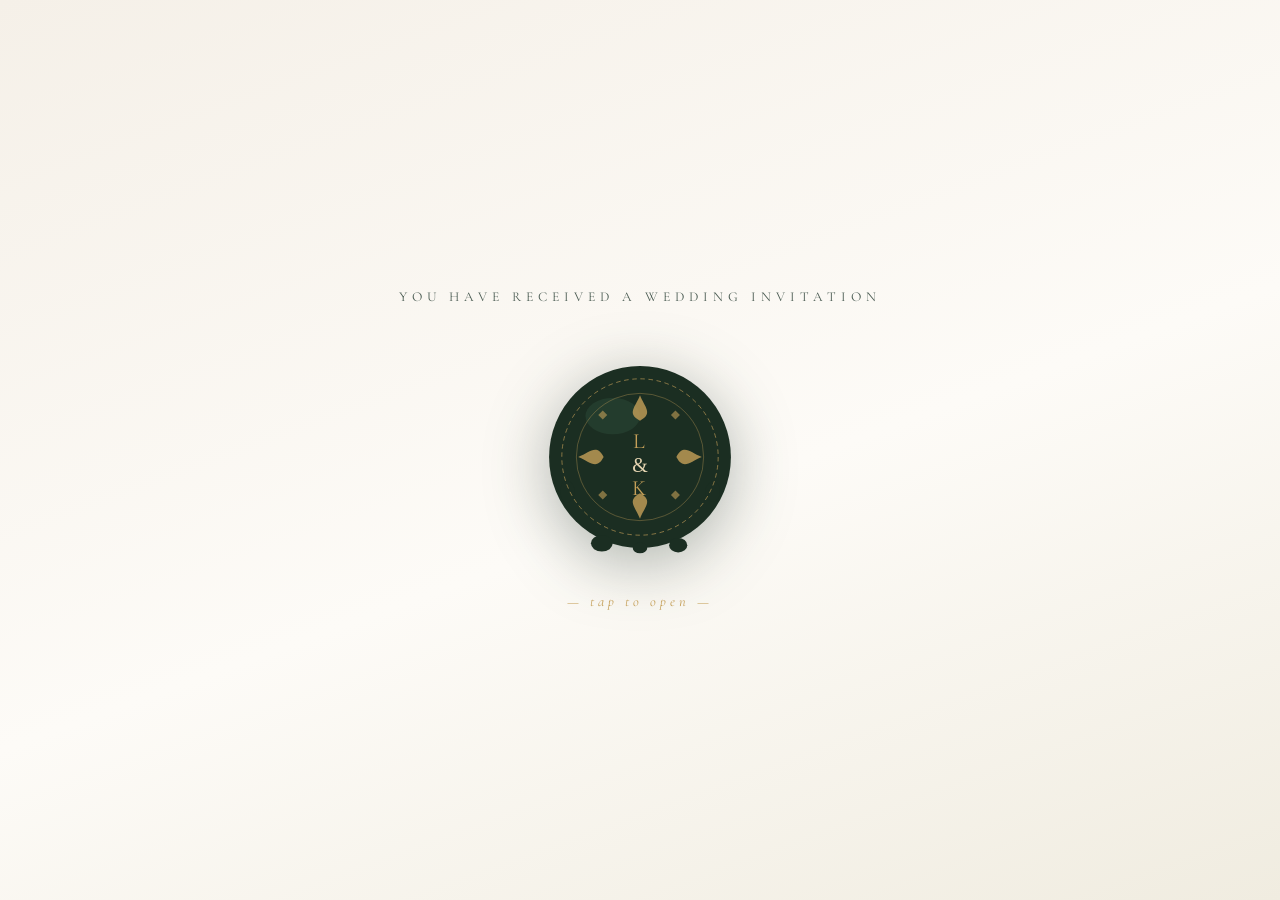
==== index.html @ c982d504 "index.html" ====
<!DOCTYPE html>
<html lang="en">
<head>
    <meta charset="UTF-8">
    <meta name="viewport" content="width=device-width, initial-scale=1.0, maximum-scale=1.0">
    <title>Laila & Kareem | Wedding Celebration</title>
    <meta name="description" content="Join us to celebrate the wedding of Laila and Kareem.">
    <link rel="stylesheet" href="style.css">
    <link rel="preconnect" href="https://fonts.googleapis.com">
    <link rel="preconnect" href="https://fonts.gstatic.com" crossorigin>
    <link href="https://fonts.googleapis.com/css2?family=Cormorant+Garamond:ital,wght@0,300;0,400;0,500;0,600;1,400;1,500&family=Great+Vibes&family=Outfit:wght@200;300;400;500&display=swap" rel="stylesheet">
</head>
<body>

<!-- WAX SEAL SCREEN -->
<div id="seal-screen">
    <p class="seal-pre">You have received a wedding invitation</p>
    <div class="seal-wrap">
        <div class="wax-seal" id="sealBtn" onclick="openInvitation()" title="Tap to open">
            <svg viewBox="0 0 220 220" xmlns="http://www.w3.org/2000/svg">
                <circle cx="110" cy="110" r="100" fill="#1B2E22"/>
                <ellipse cx="68" cy="205" rx="12" ry="9" fill="#1B2E22"/>
                <ellipse cx="152" cy="207" rx="10" ry="8" fill="#1B2E22"/>
                <ellipse cx="110" cy="210" rx="8" ry="6" fill="#1B2E22"/>
                <ellipse cx="30" cy="148" rx="8" ry="12" fill="#1B2E22"/>
                <ellipse cx="190" cy="148" rx="8" ry="11" fill="#1B2E22"/>
                <ellipse cx="80" cy="65" rx="30" ry="20" fill="#2D4A38" opacity="0.5"/>
                <circle cx="110" cy="110" r="86" fill="none" stroke="#C5A059" stroke-width="1" stroke-dasharray="5 4" opacity="0.7"/>
                <circle cx="110" cy="110" r="70" fill="none" stroke="#C5A059" stroke-width="0.8" opacity="0.5"/>
                <path d="M110,42 C105,55 95,62 110,70 C125,62 115,55 110,42Z" fill="#C5A059" opacity="0.8"/>
                <path d="M110,178 C105,165 95,158 110,150 C125,158 115,165 110,178Z" fill="#C5A059" opacity="0.8"/>
                <path d="M42,110 C55,105 62,95 70,110 C62,125 55,115 42,110Z" fill="#C5A059" opacity="0.8"/>
                <path d="M178,110 C165,105 158,95 150,110 C158,125 165,115 178,110Z" fill="#C5A059" opacity="0.8"/>
                <rect x="66" y="60" width="7" height="7" fill="#C5A059" opacity="0.6" transform="rotate(45,69,63)"/>
                <rect x="146" y="60" width="7" height="7" fill="#C5A059" opacity="0.6" transform="rotate(45,149,63)"/>
                <rect x="66" y="148" width="7" height="7" fill="#C5A059" opacity="0.6" transform="rotate(45,69,151)"/>
                <rect x="146" y="148" width="7" height="7" fill="#C5A059" opacity="0.6" transform="rotate(45,149,151)"/>
                <text x="110" y="100" text-anchor="middle" font-family="Cormorant Garamond,serif" font-size="24" fill="#C5A059" font-weight="400" letter-spacing="2">L</text>
                <text x="110" y="126" text-anchor="middle" font-family="Georgia,serif" font-size="22" fill="#E3D3B0" font-weight="300">&amp;</text>
                <text x="110" y="152" text-anchor="middle" font-family="Cormorant Garamond,serif" font-size="24" fill="#C5A059" font-weight="400" letter-spacing="2">K</text>
            </svg>
        </div>
        <p class="seal-hint">— tap to open —</p>
    </div>
</div>

<!-- MAIN INVITATION -->
<div id="invitation" style="display:none; opacity:0">

    <!-- Navbar -->
    <nav class="navbar">
        <div class="nav-logo">L <span class="amp">&</span> K</div>
        <ul class="nav-links">
            <li><a href="#home">Home</a></li>
            <li><a href="#details">Details</a></li>
            <li><a href="#rsvp" class="btn-primary">RSVP</a></li>
        </ul>
    </nav>

    <!-- Hero Section -->
    <header id="home" class="hero">
        <div class="hero-bg parallax"></div>
        <div class="hero-overlay"></div>
        <div class="hero-content reveal fade-up">
            <h3 class="hero-subtitle">Together with their families</h3>
            <h1 class="hero-title">Laila <br><span class="amp">&</span> Kareem</h1>
            <p class="hero-date">May 2nd, 2026</p>
        </div>
        <div class="scroll-indicator">
            <span>Scroll</span>
            <div class="line"></div>
        </div>
    </header>

    <!-- Countdown Section -->
    <section class="countdown-section">
        <div class="container">
            <p class="countdown-label">Counting the days to our forever</p>
            <div class="countdown-grid">
                <div class="c-unit">
                    <span class="c-num" id="cd-days">—</span>
                    <span class="c-lbl">Days</span>
                </div>
                <div class="c-sep">♦</div>
                <div class="c-unit">
                    <span class="c-num" id="cd-hours">—</span>
                    <span class="c-lbl">Hours</span>
                </div>
                <div class="c-sep">♦</div>
                <div class="c-unit">
                    <span class="c-num" id="cd-mins">—</span>
                    <span class="c-lbl">Minutes</span>
                </div>
                <div class="c-sep">♦</div>
                <div class="c-unit">
                    <span class="c-num" id="cd-secs">—</span>
                    <span class="c-lbl">Seconds</span>
                </div>
            </div>
        </div>
    </section>


    <!-- Event Details Section -->
    <section id="details" class="section details-bg">
        <div class="container">
            <div class="section-header reveal fade-up">
                <h2 class="section-title">When & Where</h2>
                <div class="divider"></div>
            </div>
            <div class="details-grid">
                <div class="detail-card reveal fade-up" style="transition-delay: 0.2s;">
                    <h3 class="serif">Wedding Party</h3>
                    <p class="date">May 2, 2026</p>
                    <p class="time">6:00 PM</p>
                    <p class="location">Armed Forces Hotel</p>
                    <p class="address">Al Arish, North Sinai</p>
                    <a class="detail-map-btn" href="https://maps.app.goo.gl/rpKD4vcebtujBz3L6" target="_blank">Get Directions ↗</a>
                </div>
            </div>

            <div style="text-align:center; margin: 0 0 3rem;">
                <a class="cal-btn" href="data:text/calendar;charset=utf-8,BEGIN:VCALENDAR%0AVERSION:2.0%0ABEGIN:VEVENT%0ADTSTART:20260502T180000Z%0ADTEND:20260503T000000Z%0ASUMMARY:Laila%20%26%20Kareem%27s%20Wedding%0ALOCATION:Armed%20Forces%20Hotel%2C%20Al%20Arish%0ADESCRIPTION:Wedding%20Celebration%0AEND:VEVENT%0AEND:VCALENDAR" download="laila-kareem-wedding.ics">📅 Add to Calendar</a>
            </div>

            <div class="map-container reveal fade-up" style="transition-delay: 0.3s;">
                <iframe src="https://www.google.com/maps/embed?pb=!1m18!1m12!1m3!1d3411.6!2d33.8244799!3d31.1429605!2m3!1f0!2f0!3f0!3m2!1i1024!2i768!4f13.1!3m3!1m2!1s0x14fdd31134d7ce7b%3A0x67063f8471e355ee!2z2YHZhtYK2YIg2KfZhNmC2YjYp9TSINK4!5e0!3m2!1sar!2seg!4v1680193165242!5m2!1sar!2seg" width="100%" height="450" style="border:0;" allowfullscreen="" loading="lazy" referrerpolicy="no-referrer-when-downgrade"></iframe>
            </div>
        </div>
    </section>

    <!-- FAQ -->
    <section class="section faq-bg">
        <div class="container">
            <div class="section-header reveal fade-up">
                <h2 class="section-title">Good to Know</h2>
                <div class="divider"></div>
            </div>
            <div class="faq-list">
                <div class="faq-item reveal fade-up">
                    <button class="faq-q" onclick="toggleFaq(this)"><span>Is parking available at the venue?</span><span class="faq-arrow">+</span></button>
                    <div class="faq-a"><div class="faq-a-inner">Yes! Complimentary valet parking is available for all wedding guests at the main entrance. Let the attendant know you are a guest at the Laila & Kareem wedding.</div></div>
                </div>
                <div class="faq-item reveal fade-up">
                    <button class="faq-q" onclick="toggleFaq(this)"><span>Are children welcome?</span><span class="faq-arrow">+</span></button>
                    <div class="faq-a"><div class="faq-a-inner">We love your little ones! Children are warmly welcome. Please note their attendance in your RSVP so we can arrange appropriate seating and a kids' menu.</div></div>
                </div>
                <div class="faq-item reveal fade-up">
                    <button class="faq-q" onclick="toggleFaq(this)"><span>Is there step-free access to the main entrance, the restroom, and the event area?</span><span class="faq-arrow">+</span></button>
                    <div class="faq-a"><div class="faq-a-inner">Yes, we are fully step-free. There is a ramped/level entrance at the main front door that leads directly to the venue space.</div></div>
                </div>
                <div class="faq-item reveal fade-up">
                    <button class="faq-q" onclick="toggleFaq(this)"><span>Can I take photos during the ceremony?</span><span class="faq-arrow">+</span></button>
                    <div class="faq-a"><div class="faq-a-inner">We kindly ask for an unplugged ceremony — please keep phones away during the vows. Our photographers will capture every moment. Feel free to snap away during the reception!</div></div>
                </div>
            </div>
        </div>
    </section>

    <!-- RSVP Section -->
    <section id="rsvp" class="section rsvp-bg">
        <div class="container">
            <div class="glass-container reveal fade-up">
                <div class="section-header">
                    <h2 class="section-title">RSVP</h2>
                    <p class="subtitle" style="margin-top:0.5rem; color: var(--forest-green-light);">Please respond by April 1st, 2026</p>
                    <div class="divider"></div>
                </div>
                <form class="rsvp-form" id="rsvpForm" action="https://formspree.io/f/myklkwdw" method="POST">
                    <div class="form-group">
                        <label for="name">Guest Name(s)</label>
                        <input type="text" id="name" name="name" placeholder="Mr. & Mrs. ..." required>
                    </div>
                    <div class="form-group">
                        <label>Will you attend?</label>
                        <div class="radio-group">
                            <label class="radio-label"><input type="radio" name="attending" value="yes" required> Joyfully Accept</label>
                            <label class="radio-label"><input type="radio" name="attending" value="no"> Regretfully Decline</label>
                        </div>
                    </div>
                    <div class="form-group">
                        <label for="guests">Number of Adult Guests</label>
                        <select id="guests" name="guests" class="form-select">
                            <option value="1">Just me (1)</option>
                            <option value="2">2 Guests</option>
                            <option value="3">3 Guests</option>
                            <option value="4">4 Guests</option>
                        </select>
                    </div>
                    <div class="form-group">
                        <label for="guests">Number of Child Guests</label>
                        <select id="guests" name="guests" class="form-select">
                            <option value="1">0 Guests</option>
                            <option value="2">1 Guests</option>
                            <option value="3">2 Guests</option>
                        </select>
                    </div>
                    <div class="form-group">
                        <label for="message">Leave a lovely note or wish 💕</label>
                        <input type="text" id="message" name="message" placeholder="...">
                    </div>
                    <button type="submit" class="btn-submit">Confirm RSVP</button>
                </form>
                <div class="rsvp-success" id="rsvpSuccess" style="display:none">
                    <p>Thank you — your RSVP has been received!</p>
                    <span>We cannot wait to celebrate with you! </span>
                </div>
            </div>
        </div>
    </section>

    <!-- Footer -->
    <footer class="footer section story-bg" style="padding: 4rem 0 2rem 0; text-align: center;">
        <div class="container">
            <h2 class="nav-logo" style="margin-bottom: 1rem;">L<span class="amp">&</span>K</h2>
            <div class="footer-divider"></div>
            <p style="color: var(--text-light); font-size: 0.9rem; margin-top:1rem;">Made with love for May 2nd, 2026</p>
        </div>
    </footer>

</div><!-- /invitation -->

<script src="script.js"></script>
</body>
</html>
---- style.css ----
:root {
    --cream: #FDFBF7;
    --cream-dark: #F0EAD6; /* richer vintage parchment */
    --forest-green: #1B2E22; /* very dark, muted green */
    --forest-green-light: #2D4A38;
    --champagne-gold: #C5A059;
    --champagne-light: #E3D3B0;
    --text-light: #4A5B52;
}

* {
    margin: 0;
    padding: 0;
    box-sizing: border-box;
}

html {
    scroll-behavior: smooth;
}

body {
    font-family: 'Lora', serif;
    background-color: var(--cream);
    background-image: url("data:image/svg+xml,%3Csvg viewBox='0 0 200 200' xmlns='http://www.w3.org/2000/svg'%3E%3Cfilter id='noiseFilter'%3E%3CfeTurbulence type='fractalNoise' baseFrequency='0.8' numOctaves='3' stitchTiles='stitch'/%3E%3C/filter%3E%3Crect width='100%25' height='100%25' filter='url(%23noiseFilter)' opacity='0.04'/%3E%3C/svg%3E");
    color: var(--forest-green);
    line-height: 1.8;
    overflow-x: hidden;
}

h1, h2, h3, .serif {
    font-family: 'Cormorant Garamond', serif;
    font-weight: 500;
}

.container {
    max-width: 1000px;
    margin: 0 auto;
    padding: 0 5%;
}

.section {
    padding: 7rem 0;
}

.section-header {
    text-align: center;
    margin-bottom: 4rem;
}

.section-title {
    font-size: 3.2rem;
    color: var(--forest-green);
    text-transform: uppercase;
    letter-spacing: 4px;
}

.subtitle {
    font-size: 1.1rem;
    font-style: italic;
    color: var(--text-light);
}

.divider {
    width: 80px;
    height: 1px;
    background-color: var(--champagne-gold);
    margin: 1.5rem auto 0;
    position: relative;
}

.divider::before, .divider::after {
    content: '♦';
    position: absolute;
    color: var(--champagne-gold);
    font-size: 12px;
    top: -9px;
}
.divider::before { left: -20px; }
.divider::after { right: -20px; }

/* Navbar */
.navbar {
    position: fixed;
    top: 0; left: 0; right: 0;
    padding: 1.5rem 5%;
    display: flex;
    justify-content: space-between;
    align-items: center;
    z-index: 1000;
    transition: all 0.4s ease;
    border-bottom: 1px solid transparent;
}

.navbar.scrolled {
    background: rgba(253, 251, 247, 0.98);
    padding: 1rem 5%;
    border-bottom: 1px solid var(--champagne-light);
    box-shadow: 0 4px 20px rgba(27, 46, 34, 0.05);
}

.nav-logo {
    font-family: 'Cormorant Garamond', serif;
    font-size: 2rem;
    font-weight: 600;
    color: var(--forest-green);
    text-decoration: none;
    letter-spacing: 2px;
    text-transform: uppercase;
}

.nav-logo .amp {
    color: var(--champagne-gold);
    font-family: 'Great Vibes', cursive;
    font-size: 2.2rem;
    text-transform: none;
    display: inline-block;
}

.nav-links {
    display: flex;
    list-style: none;
    gap: 2.5rem;
    align-items: center;
}

.nav-links a {
    text-decoration: none;
    color: var(--forest-green);
    text-transform: uppercase;
    font-size: 0.85rem;
    letter-spacing: 3px;
    transition: color 0.3s;
}

.nav-links a:hover {
    color: var(--champagne-gold);
}

.btn-primary, .btn-submit {
    background-color: transparent;
    color: var(--forest-green) !important;
    padding: 0.8rem 2.2rem;
    border-radius: 0;
    border: 1px solid var(--forest-green);
    transition: all 0.4s ease;
    position: relative;
    font-family: 'Cormorant Garamond', serif;
    text-transform: uppercase;
    letter-spacing: 3px;
    font-size: 1rem;
    cursor: pointer;
}

.btn-primary::after, .btn-submit::after {
    content: '';
    position: absolute;
    top: 4px; left: 4px; right: 4px; bottom: 4px;
    border: 1px solid rgba(27, 46, 34, 0.2);
    transition: all 0.4s ease;
}

.btn-primary:hover, .btn-submit:hover {
    background-color: var(--forest-green);
    color: var(--cream) !important;
}

.btn-primary:hover::after, .btn-submit:hover::after {
    border-color: rgba(253, 251, 247, 0.3);
}

/* Hero Section */
.hero {
    position: relative;
    height: 100vh;
    display: flex;
    align-items: center;
    justify-content: center;
    overflow: hidden;
}

.hero-bg {
    position: absolute;
    top: 0; left: 0; right: 0; bottom: 0;
    background: url('https://images.unsplash.com/photo-1510076857177-7470076d20f3?q=80&w=2070&auto=format&fit=crop') center/cover no-repeat;
    background-attachment: fixed;
    transform: translateZ(0);
    z-index: -2;
    filter: sepia(0.4) brightness(0.9); /* Vintage photo look */
}

.hero-overlay {
    position: absolute;
    top: 0; left: 0; right: 0; bottom: 0;
    background: linear-gradient(to bottom, rgba(250, 243, 224, 0.4), rgba(250, 243, 224, 0.8));
    z-index: -1;
}

.hero-content {
    text-align: center;
    z-index: 10;
    padding: 3rem;
    border: 1px solid var(--champagne-gold);
    background: rgba(253, 251, 247, 0.8);
    position: relative;
    max-width: 800px;
}
.hero-content::before {
    content: '';
    position: absolute;
    top: 8px; left: 8px; right: 8px; bottom: 8px;
    border: 1px solid rgba(197, 160, 89, 0.4);
    pointer-events: none;
}

.hero-subtitle {
    font-family: 'Cormorant Garamond', serif;
    text-transform: uppercase;
    letter-spacing: 6px;
    font-size: 1rem;
    color: var(--forest-green);
    margin-bottom: 1.5rem;
}

.hero-title {
    font-size: 6.5rem;
    line-height: 1.1;
    color: var(--forest-green);
    margin: 1rem 0;
    text-shadow: 1px 1px 0px rgba(253, 251, 247, 1);
}

.hero-title .amp {
    font-family: 'Great Vibes', cursive;
    font-size: 5rem;
    color: var(--champagne-gold);
    font-weight: 300;
    display: inline-block;
    transform: translateY(-10px);
}

.hero-date {
    font-size: 1.2rem;
    letter-spacing: 4px;
    margin-top: 2rem;
    font-weight: 400;
    text-transform: uppercase;
}

/* Scroll Indicator */
.scroll-indicator {
    position: absolute;
    bottom: 40px;
    left: 50%;
    transform: translateX(-50%);
    display: flex;
    flex-direction: column;
    align-items: center;
    gap: 12px;
    opacity: 0.8;
}

.scroll-indicator span {
    text-transform: uppercase;
    letter-spacing: 3px;
    font-size: 0.75rem;
    color: var(--forest-green);
    font-family: 'Cormorant Garamond', serif;
}

.scroll-indicator .line {
    width: 1px;
    height: 50px;
    background: linear-gradient(to bottom, var(--forest-green), transparent);
    animation: scrollLine 2s infinite cubic-bezier(0.25, 0.46, 0.45, 0.94);
    transform-origin: top;
}

@keyframes scrollLine {
    0% { transform: scaleY(0); opacity: 0; }
    50% { transform: scaleY(1); opacity: 1; }
    100% { transform: scaleY(1); opacity: 0; }
}

/* Story Timeline */
.story-bg {
    background-color: var(--cream);
    background-image: url("data:image/svg+xml,%3Csvg viewBox='0 0 200 200' xmlns='http://www.w3.org/2000/svg'%3E%3Cfilter id='noiseFilter'%3E%3CfeTurbulence type='fractalNoise' baseFrequency='0.8' numOctaves='3' stitchTiles='stitch'/%3E%3C/filter%3E%3Crect width='100%25' height='100%25' filter='url(%23noiseFilter)' opacity='0.04'/%3E%3C/svg%3E");
}

.timeline {
    position: relative;
    max-width: 800px;
    margin: 0 auto;
    padding: 2rem 0;
}

.timeline::after {
    content: '';
    position: absolute;
    width: 1px;
    background-color: var(--champagne-gold);
    top: 0; bottom: 0; left: 50%;
    transform: translateX(-50%);
}

.timeline-item {
    padding: 10px 50px;
    position: relative;
    width: 50%;
}

.timeline-item:nth-child(odd) {
    left: 0;
    text-align: right;
}

.timeline-item:nth-child(even) {
    left: 50%;
}

.timeline-dot {
    width: 18px;
    height: 18px;
    background-color: var(--cream);
    position: absolute;
    top: 20px;
    border-radius: 50%;
    z-index: 1;
    border: 1px solid var(--champagne-gold);
}
.timeline-dot::after {
    content: '♦';
    position: absolute;
    top: 50%; left: 50%;
    transform: translate(-50%, -50%);
    font-size: 10px;
    color: var(--champagne-gold);
}

.timeline-item:nth-child(odd) .timeline-dot {
    right: -13px;
}

.timeline-item:nth-child(even) .timeline-dot {
    left: -13px;
}

.timeline-content h3 {
    font-size: 1.8rem;
    color: var(--forest-green);
    margin-bottom: 0.5rem;
}

.timeline-content .date {
    color: var(--champagne-gold);
    font-size: 1rem;
    text-transform: uppercase;
    letter-spacing: 2px;
    margin-bottom: 1rem;
    font-weight: 500;
}

.timeline-content p {
    color: var(--text-light);
}

/* Details Section */
.details-bg {
    background-color: var(--cream-dark);
    border-top: 1px solid var(--champagne-light);
    border-bottom: 1px solid var(--champagne-light);
}

.details-grid {
    display: flex;
    gap: 3rem;
    justify-content: center;
    margin-bottom: 4rem;
    flex-wrap: wrap;
}

.detail-card {
    background: var(--cream);
    padding: 3.5rem 2.5rem;
    border: 1px solid var(--champagne-gold);
    box-shadow: 5px 5px 20px rgba(0,0,0,0.04);
    text-align: center;
    flex: 1;
    min-width: 280px;
    max-width: 450px;
    position: relative;
    transition: transform 0.4s ease;
}
.detail-card::before {
    content: '';
    position: absolute;
    top: 6px; left: 6px; right: 6px; bottom: 6px;
    border: 1px solid rgba(197, 160, 89, 0.3);
    pointer-events: none;
}

.detail-card:hover {
    transform: translateY(-8px);
}

.detail-card h3 {
    color: var(--forest-green);
    font-size: 2.2rem;
    margin-bottom: 1.5rem;
    letter-spacing: 2px;
}

.detail-card .date {
    font-weight: 500;
    font-size: 1.2rem;
    margin-bottom: 0.5rem;
    color: var(--forest-green);
}

.detail-card .time, .detail-card .location, .detail-card .address {
    color: var(--text-light);
    margin-bottom: 0.5rem;
    font-size: 1.05rem;
}

.map-container {
    border: 1px solid var(--champagne-gold);
    padding: 6px;
    background: var(--cream);
    box-shadow: 5px 5px 20px rgba(0,0,0,0.05);
}
.map-container iframe {
    display: block;
    width: 100%;
    filter: sepia(0.6) hue-rotate(330deg) grayscale(0.3) contrast(1.2);
    opacity: 0.85;
    transition: all 0.5s ease;
}

.map-container:hover iframe {
    opacity: 1;
    filter: sepia(0.4) hue-rotate(330deg) grayscale(0.2) contrast(1.1);
}

/* Gallery Section */
.gallery-bg {
    background-color: var(--cream);
    background-image: url("data:image/svg+xml,%3Csvg viewBox='0 0 200 200' xmlns='http://www.w3.org/2000/svg'%3E%3Cfilter id='noiseFilter'%3E%3CfeTurbulence type='fractalNoise' baseFrequency='0.8' numOctaves='3' stitchTiles='stitch'/%3E%3C/filter%3E%3Crect width='100%25' height='100%25' filter='url(%23noiseFilter)' opacity='0.04'/%3E%3C/svg%3E");
}

.gallery-grid {
    column-count: 3;
    column-gap: 1.5rem;
}

.gallery-item {
    break-inside: avoid;
    margin-bottom: 1.5rem;
    overflow: hidden;
    position: relative;
    cursor: pointer;
    border: 4px solid var(--cream-dark);
    box-shadow: 2px 2px 10px rgba(0,0,0,0.08);
}

.gallery-item img {
    width: 100%;
    display: block;
    transition: transform 0.8s ease, filter 0.8s ease;
    filter: sepia(0.4) contrast(1.1) brightness(0.95);
}

.gallery-item:hover img {
    transform: scale(1.05);
    filter: sepia(0) contrast(1.05) brightness(1);
}

/* RSVP Section -> Vintage Paper look */
.rsvp-bg {
    position: relative;
    padding: 8rem 0;
    background: url('https://images.unsplash.com/photo-1519225421980-715cb0215aed?q=80&w=2070&auto=format&fit=crop') center/cover no-repeat;
    background-attachment: fixed;
}

.rsvp-bg::before {
    content: '';
    position: absolute;
    top: 0; left: 0; right: 0; bottom: 0;
    background: rgba(43, 62, 50, 0.6); /* Dark green vintage overlay */
}

.glass-container {
    position: relative;
    background: rgba(242, 235, 225, 0.95); /* Off-white parchment */
    border: 1px solid var(--champagne-gold);
    padding: 4.5rem 3.5rem;
    max-width: 650px;
    margin: 0 auto;
    box-shadow: 0 20px 60px rgba(0,0,0,0.3);
}
.glass-container::before {
    content: '';
    position: absolute;
    top: 8px; left: 8px; right: 8px; bottom: 8px;
    border: 1px solid rgba(197, 160, 89, 0.5);
    pointer-events: none;
}

.form-group {
    margin-bottom: 2rem;
    text-align: left;
}

.form-group label {
    display: block;
    margin-bottom: 0.8rem;
    font-weight: 500;
    color: var(--forest-green);
    letter-spacing: 2px;
    font-size: 0.9rem;
    text-transform: uppercase;
    font-family: 'Cormorant Garamond', serif;
}

.form-group input[type="text"] {
    width: 100%;
    padding: 14px 18px;
    border: 1px solid rgba(197, 160, 89, 0.6);
    background: var(--cream);
    font-family: 'Lora', serif;
    font-size: 1.05rem;
    color: var(--forest-green);
    transition: all 0.3s ease;
    border-radius: 0;
}

.form-group input[type="text"]:focus {
    outline: none;
    border-color: var(--forest-green);
    background: var(--cream-dark);
}

.radio-group {
    display: flex;
    gap: 2rem;
}

.radio-label {
    display: flex;
    align-items: center;
    gap: 0.5rem;
    font-weight: 400 !important;
    cursor: pointer;
    font-family: 'Lora', serif;
    font-size: 1.1rem;
    text-transform: none !important;
    letter-spacing: 0 !important;
}

.radio-label input[type="radio"] {
    accent-color: var(--champagne-gold);
    width: 20px;
    height: 20px;
}

/* Animations */
.reveal {
    opacity: 0;
    transition: all 1.2s cubic-bezier(0.25, 0.46, 0.45, 0.94);
}

.reveal.active {
    opacity: 1;
    transform: translate(0, 0) scale(1);
}

.fade-up { transform: translateY(50px); }
.fade-left { transform: translateX(-40px); }
.fade-right { transform: translateX(40px); }

/* Responsive adjustments */
@media (max-width: 900px) {
    .gallery-grid { column-count: 2; }
    .hero-title { font-size: 4.5rem; }
    .hero-title .amp { font-size: 3.5rem; }
}

@media (max-width: 768px) {
    .nav-links {
        position: fixed;
        bottom: 0; left: 0; right: 0;
        background: rgba(253, 251, 247, 0.98);
        justify-content: space-around;
        padding: 1rem 5%;
        border-top: 1px solid var(--champagne-light);
        gap: 0.5rem;
    }
    .nav-links a { font-size: 0.75rem; letter-spacing: 2px; }
    .nav-links .btn-primary { padding: 0.6rem 1rem; letter-spacing: 1px; }
    
    .timeline::after { left: 20px; }
    .timeline-item { width: 100%; padding-left: 60px; padding-right: 20px; text-align: left !important; left: 0 !important; }
    .timeline-item:nth-child(odd) .timeline-dot, .timeline-item:nth-child(even) .timeline-dot { left: 10px; right: auto; }
    
    .hero-title { font-size: 3.5rem; }
    .section-title { font-size: 2.2rem; }
    .glass-container { padding: 3rem 1.5rem; }
}

@media (max-width: 500px) {
    .gallery-grid { column-count: 1; }
    .radio-group { flex-direction: column; gap: 1rem; }
}

/* ═══════════════════════════════════════════════
   NEW ADDITIONS — WAX SEAL, COUNTDOWN, MUSIC,
   PROGRAM, FAQ, DETAILS EXTRAS
   ═══════════════════════════════════════════════ */

/* ── WAX SEAL SCREEN ─────────────────────────── */
#seal-screen {
    position: fixed;
    inset: 0;
    background: linear-gradient(160deg, #f5f0e8 0%, #FDFBF7 55%, #f0ece0 100%);
    display: flex;
    flex-direction: column;
    align-items: center;
    justify-content: center;
    z-index: 9999;
    text-align: center;
    padding: 2rem;
}

.seal-pre {
    font-family: 'Cormorant Garamond', serif;
    font-size: 0.85rem;
    letter-spacing: 5px;
    text-transform: uppercase;
    color: var(--text-light);
    margin-bottom: 3rem;
    animation: fadeUpIn 1.2s ease both;
}

.seal-wrap {
    display: flex;
    flex-direction: column;
    align-items: center;
    gap: 2rem;
}

.wax-seal {
    width: 200px;
    height: 200px;
    cursor: pointer;
    animation: fadeUpIn 1.2s 0.2s ease both, sealFloat 4s 1.5s ease-in-out infinite;
    filter: drop-shadow(0 12px 32px rgba(27, 46, 34, 0.35));
    transition: transform 0.3s ease, filter 0.3s ease;
}

.wax-seal:hover {
    transform: scale(1.04);
    filter: drop-shadow(0 18px 40px rgba(27, 46, 34, 0.45));
}

.seal-hint {
    font-family: 'Cormorant Garamond', serif;
    font-size: 0.9rem;
    letter-spacing: 4px;
    color: var(--champagne-gold);
    font-style: italic;
    animation: fadeUpIn 1.2s 0.5s ease both, blink 2.5s 1.8s ease-in-out infinite;
}

/* ── INVITATION WRAPPER ──────────────────────── */
#invitation {
    transition: opacity 0.7s ease;
}

/* ── COUNTDOWN ───────────────────────────────── */
.countdown-section {
    background-color: var(--cream-dark);
    border-top: 1px solid var(--champagne-light);
    border-bottom: 1px solid var(--champagne-light);
    padding: 4rem 0;
    text-align: center;
}

.countdown-label {
    font-family: 'Cormorant Garamond', serif;
    font-style: italic;
    font-size: 1.1rem;
    color: var(--text-light);
    letter-spacing: 2px;
    margin-bottom: 2.5rem;
}

.countdown-grid {
    display: flex;
    align-items: center;
    justify-content: center;
    gap: 1rem;
    flex-wrap: wrap;
}

.c-unit {
    display: flex;
    flex-direction: column;
    align-items: center;
    min-width: 80px;
}

.c-num {
    font-family: 'Cormorant Garamond', serif;
    font-size: 3.5rem;
    font-weight: 300;
    color: var(--forest-green);
    line-height: 1;
    display: block;
}

.c-lbl {
    font-size: 0.65rem;
    letter-spacing: 4px;
    text-transform: uppercase;
    color: var(--champagne-gold);
    margin-top: 6px;
    display: block;
}

.c-sep {
    font-size: 0.7rem;
    color: var(--champagne-gold);
    opacity: 0.6;
    margin-bottom: 1.5rem;
}

/* ── DETAIL CARD MAP BUTTON ──────────────────── */
.detail-map-btn {
    display: inline-block;
    margin-top: 1.2rem;
    font-family: 'Cormorant Garamond', serif;
    font-size: 0.85rem;
    letter-spacing: 2px;
    text-transform: uppercase;
    color: var(--champagne-gold);
    text-decoration: none;
    border-bottom: 1px solid var(--champagne-light);
    transition: color 0.3s, border-color 0.3s;
}
.detail-map-btn:hover {
    color: var(--forest-green);
    border-color: var(--forest-green);
}

/* ── ADD TO CALENDAR BUTTON ──────────────────── */
.cal-btn {
    display: inline-block;
    margin-top: 2rem;
    padding: 0.9rem 2.5rem;
    border: 1px solid var(--champagne-gold);
    color: var(--forest-green);
    text-decoration: none;
    font-family: 'Cormorant Garamond', serif;
    font-size: 1rem;
    letter-spacing: 3px;
    text-transform: uppercase;
    transition: all 0.4s ease;
    position: relative;
    background: transparent;
}
.cal-btn::after {
    content: '';
    position: absolute;
    top: 4px; left: 4px; right: 4px; bottom: 4px;
    border: 1px solid rgba(197,160,89,0.3);
    transition: all 0.4s ease;
}
.cal-btn:hover {
    background: var(--forest-green);
    color: var(--cream);
    border-color: var(--forest-green);
}

/* ── PROGRAM ─────────────────────────────────── */
.program-bg {
    background-color: var(--cream-dark);
    border-top: 1px solid var(--champagne-light);
    border-bottom: 1px solid var(--champagne-light);
}

.program-list {
    max-width: 640px;
    margin: 0 auto;
}

.prog-item {
    display: flex;
    align-items: flex-start;
    gap: 1.2rem;
    padding: 1.4rem 0;
    border-bottom: 1px solid var(--champagne-light);
}
.prog-item:last-child { border-bottom: none; }

.prog-time {
    font-family: 'Cormorant Garamond', serif;
    font-size: 0.85rem;
    color: var(--champagne-gold);
    letter-spacing: 2px;
    min-width: 72px;
    padding-top: 3px;
    flex-shrink: 0;
    text-transform: uppercase;
}

.prog-dot-icon {
    color: var(--champagne-gold);
    font-size: 0.65rem;
    flex-shrink: 0;
    margin-top: 5px;
    opacity: 0.7;
}

.prog-info strong {
    font-family: 'Cormorant Garamond', serif;
    font-size: 1.25rem;
    font-weight: 500;
    color: var(--forest-green);
    display: block;
    margin-bottom: 3px;
}

.prog-info p {
    font-size: 0.9rem;
    color: var(--text-light);
    line-height: 1.5;
}

/* ── FAQ ─────────────────────────────────────── */
.faq-bg {
    background-color: var(--cream);
}

.faq-list {
    max-width: 700px;
    margin: 0 auto;
}

.faq-item {
    border-bottom: 1px solid var(--champagne-light);
}

.faq-q {
    width: 100%;
    background: none;
    border: none;
    display: flex;
    justify-content: space-between;
    align-items: center;
    padding: 1.4rem 0;
    cursor: pointer;
    text-align: left;
    font-family: 'Cormorant Garamond', serif;
    font-size: 1.15rem;
    font-style: italic;
    color: var(--forest-green);
    gap: 1rem;
    transition: color 0.25s;
}
.faq-q:hover { color: var(--champagne-gold); }

.faq-arrow {
    font-size: 1.4rem;
    color: var(--champagne-gold);
    flex-shrink: 0;
    font-style: normal;
    transition: transform 0.35s ease;
    line-height: 1;
}
.faq-q.open .faq-arrow { transform: rotate(45deg); }

.faq-a {
    max-height: 0;
    overflow: hidden;
    transition: max-height 0.45s cubic-bezier(0.25, 0.46, 0.45, 0.94);
}

.faq-a-inner {
    font-size: 0.95rem;
    line-height: 1.85;
    color: var(--text-light);
    padding-bottom: 1.4rem;
}

/* ── RSVP EXTRAS ─────────────────────────────── */
.form-select {
    width: 100%;
    padding: 14px 18px;
    border: 1px solid rgba(197, 160, 89, 0.6);
    background: var(--cream);
    font-family: 'Outfit', sans-serif;
    font-size: 1rem;
    color: var(--forest-green);
    border-radius: 0;
    appearance: none;
    cursor: pointer;
    transition: border-color 0.3s;
}
.form-select:focus {
    outline: none;
    border-color: var(--forest-green);
}

.rsvp-success {
    text-align: center;
    padding: 3rem 1rem;
}
.rsvp-success p {
    font-family: 'Cormorant Garamond', serif;
    font-size: 1.6rem;
    font-style: italic;
    color: var(--forest-green);
    margin-bottom: 0.8rem;
}
.rsvp-success span {
    font-size: 1rem;
    color: var(--text-light);
}

/* ── FOOTER EXTRAS ───────────────────────────── */
.footer-divider {
    width: 60px;
    height: 1px;
    background: var(--champagne-gold);
    margin: 0.5rem auto;
    position: relative;
}
.footer-divider::before, .footer-divider::after {
    content: '♦';
    position: absolute;
    color: var(--champagne-gold);
    font-size: 10px;
    top: -7px;
}
.footer-divider::before { left: -16px; }
.footer-divider::after  { right: -16px; }

.footer-verse {
    margin-top: 2rem;
    font-family: 'Cormorant Garamond', serif;
    font-style: italic;
    font-size: 0.95rem;
    color: var(--text-light);
    line-height: 1.8;
    opacity: 0.75;
}

/* ── MUSIC FAB ───────────────────────────────── */
.music-fab {
    position: fixed;
    bottom: 1.8rem;
    right: 1.5rem;
    z-index: 800;
    width: 52px;
    height: 52px;
    border-radius: 50%;
    background: var(--forest-green);
    border: 1px solid var(--champagne-gold);
    box-shadow: 0 6px 28px rgba(27, 46, 34, 0.35);
    display: flex;
    align-items: center;
    justify-content: center;
    cursor: pointer;
    transition: transform 0.25s ease;
}
.music-fab:hover { transform: scale(1.08); }

.music-bars {
    display: flex;
    align-items: flex-end;
    gap: 3px;
    height: 20px;
}
.music-bars span {
    width: 3px;
    border-radius: 2px;
    background: var(--champagne-gold);
    animation: barDance 0.7s ease infinite alternate;
    display: block;
}
.music-bars span:nth-child(1) { height: 7px;  animation-delay: 0s; }
.music-bars span:nth-child(2) { height: 15px; animation-delay: 0.12s; }
.music-bars span:nth-child(3) { height: 10px; animation-delay: 0.22s; }
.music-bars span:nth-child(4) { height: 18px; animation-delay: 0.08s; }
.music-bars.paused span { animation-play-state: paused; }

/* ── KEYFRAMES ───────────────────────────────── */
@keyframes fadeUpIn {
    from { opacity: 0; transform: translateY(22px); }
    to   { opacity: 1; transform: translateY(0); }
}
@keyframes sealFloat {
    0%, 100% { transform: translateY(0); }
    50%       { transform: translateY(-8px); }
}
@keyframes blink {
    0%, 100% { opacity: 0.5; }
    50%       { opacity: 1; }
}
@keyframes barDance {
    from { transform: scaleY(0.3); }
    to   { transform: scaleY(1); }
}

/* ── RESPONSIVE ──────────────────────────────── */
@media (max-width: 600px) {
    .wax-seal { width: 170px; height: 170px; }
    .c-num { font-size: 2.5rem; }
    .c-unit { min-width: 60px; }
    .prog-item { gap: 0.8rem; }
    .prog-time { min-width: 58px; font-size: 0.78rem; }
}

/* ── CONFETTI ─────────────────────────────────── */
.confetti-piece {
    position: fixed;
    top: -12px;
    pointer-events: none;
    z-index: 99999;
    animation: confettiFall linear forwards;
}
@keyframes confettiFall {
    0%   { transform: translateY(0) rotate(0deg); opacity: 1; }
    80%  { opacity: 1; }
    100% { transform: translateY(105vh) rotate(720deg); opacity: 0; }
}

/* ── FLOATING HEARTS ─────────────────────────── */
.floating-heart {
    position: fixed;
    bottom: -30px;
    color: #c97b7b;
    pointer-events: none;
    z-index: 9998;
    animation: heartFloat linear forwards;
}
@keyframes heartFloat {
    0%   { transform: translateY(0) scale(1); opacity: 1; }
    50%  { transform: translateY(-50vh) scale(1.1); }
    100% { transform: translateY(-105vh) scale(0.8); opacity: 0; }
}

/* ── COUNTDOWN PULSE ─────────────────────────── */
@keyframes cdPulse {
    0%   { transform: scale(1); }
    40%  { transform: scale(1.18); }
    100% { transform: scale(1); }
}
.cd-pulse {
    animation: cdPulse 0.35s ease-out;
}

/* ── SLIDESHOW GALLERY ───────────────────────── */
.slideshow {
    max-width: 780px;
    margin: 0 auto;
}

.slideshow-track {
    position: relative;
    width: 100%;
    height: 70vh; /* يخليها كبيرة وحلوة */
    max-height: 520px;
    overflow: hidden;
    border: 1px solid var(--champagne-gold);
    background: var(--cream-dark);
}

.slide {
    position: absolute;
    inset: 0;
    opacity: 0;
    transition: opacity 0.7s ease;
    pointer-events: none;
}

.slide.active {
    opacity: 1;
    pointer-events: auto;
}

.slide img {
    width: 100%;
    height: 100%;
    object-fit: cover;
    display: block;
    filter: sepia(0.2) contrast(1.05) brightness(0.97);
}

.slide-caption {
    position: absolute;
    bottom: 0;
    left: 0;
    right: 0;
    padding: 1.8rem 2rem 1.4rem;
    background: linear-gradient(to top, rgba(27,46,34,0.72) 0%, transparent 100%);
    display: flex;
    flex-direction: column;
    gap: 4px;
}

.slide-title {
    font-family: 'Great Vibes', cursive;
    font-size: 2rem;
    color: #fdf6e3;
    line-height: 1.1;
}

.slide-sub {
    font-family: 'Cormorant Garamond', serif;
    font-size: 0.8rem;
    letter-spacing: 3px;
    text-transform: uppercase;
    color: rgba(227, 211, 176, 0.9);
}

/* Controls row */
.slideshow-controls {
    display: flex;
    align-items: center;
    justify-content: center;
    gap: 1.5rem;
    margin-top: 1.6rem;
}

.slide-btn {
    width: 48px;
    height: 48px;
    border-radius: 50%;
    border: 1px solid var(--champagne-gold);
    background: transparent;
    color: var(--forest-green);
    font-size: 1.2rem;
    cursor: pointer;
    display: flex;
    align-items: center;
    justify-content: center;
    transition: all 0.3s ease;
    font-family: 'Cormorant Garamond', serif;
}

.slide-btn:hover {
    background: var(--forest-green);
    color: var(--cream);
}

.slide-dots {
    display: flex;
    gap: 8px;
    align-items: center;
}

.slide-dot {
    width: 8px;
    height: 8px;
    border-radius: 50%;
    background: var(--champagne-light);
    border: 1px solid var(--champagne-gold);
    cursor: pointer;
    transition: all 0.3s ease;
}

.slide-dot.active {
    background: var(--champagne-gold);
    width: 24px;
    border-radius: 4px;
}

/* ── COUNTDOWN MOBILE FIX ────────────────────── */
@media (max-width: 768px) {
    .countdown-grid {
        flex-wrap: nowrap !important;
        gap: 0.4rem;
    }
    .c-unit {
        min-width: 0;
        flex: 1;
    }
    .c-num {
        font-size: 2rem !important;
    }
    .c-lbl {
        font-size: 0.55rem;
        letter-spacing: 2px;
    }
    .c-sep {
        font-size: 0.6rem;
        flex-shrink: 0;
    }
    .slideshow-track {
        aspect-ratio: 1/1;
    }
    .slide-title { font-size: 1.5rem; }
}

@media (max-width: 400px) {
    .c-num { font-size: 1.6rem !important; }
    .c-sep { display: none; }
    .c-unit { flex: 1; }
}
.slide img {
    width: 100%;
    height: 100%;
    object-fit: cover; /* دي أهم حاجة */
    display: block;
}
@media (max-width: 768px) {
    .slideshow-track {
        height: 60vh;
        max-height: none;
    }
}

@media (max-width: 480px) {
    .slideshow-track {
        height: 50vh;
    }
}
.slide {
    transition: opacity 0.6s ease-in-out;
}
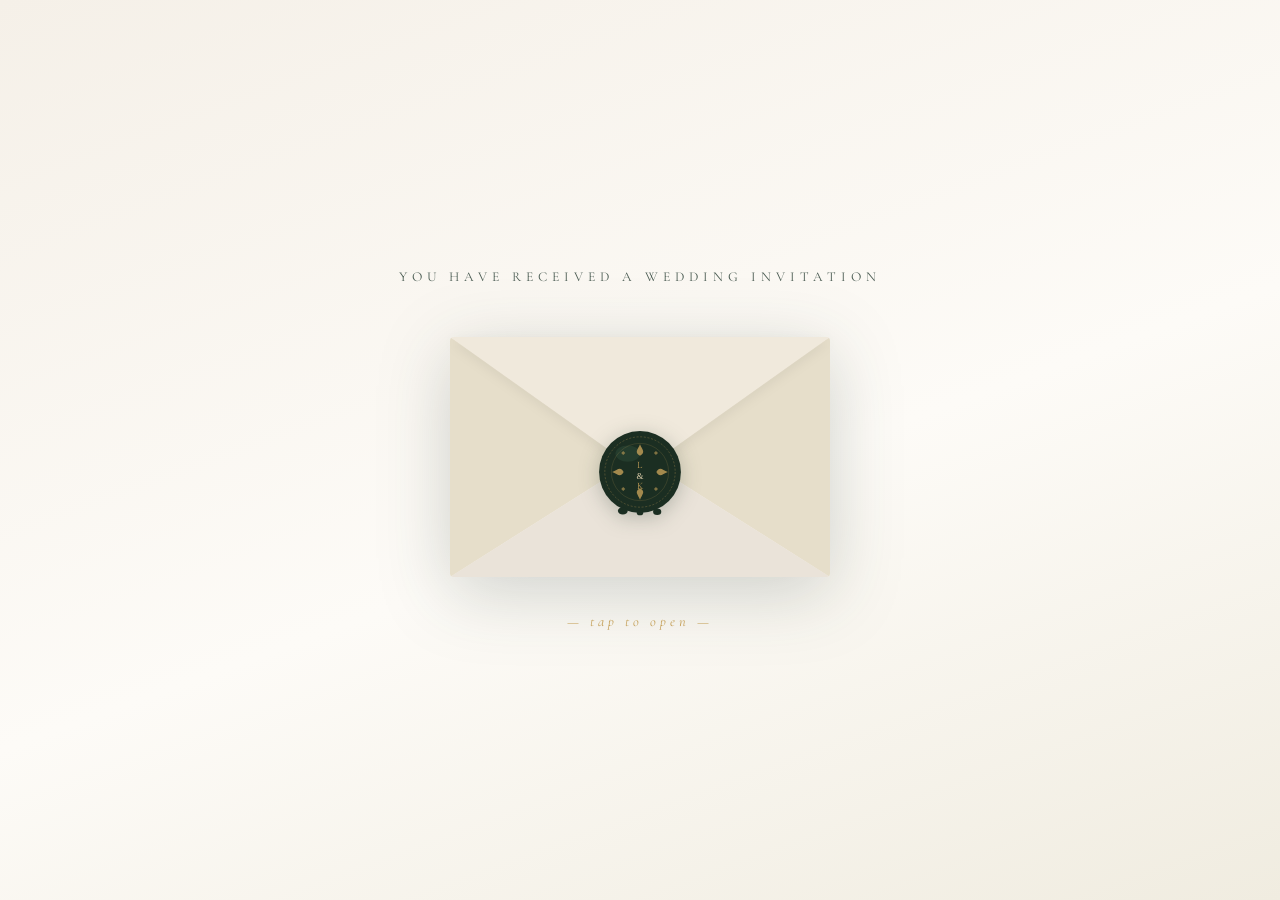
==== commit 2a86a6fb: "feat: refactor to use config.js for flexible configuration and update seal to envelope UI" ====
--- a/index.html
+++ b/index.html
@@ -3,8 +3,8 @@
 <head>
     <meta charset="UTF-8">
     <meta name="viewport" content="width=device-width, initial-scale=1.0, maximum-scale=1.0">
-    <title>Laila & Kareem | Wedding Celebration</title>
-    <meta name="description" content="Join us to celebrate the wedding of Laila and Kareem.">
+    <title id="cfg-title">Wedding Celebration</title>
+    <meta id="cfg-description" name="description" content="">
     <link rel="stylesheet" href="style.css">
     <link rel="preconnect" href="https://fonts.googleapis.com">
     <link rel="preconnect" href="https://fonts.gstatic.com" crossorigin>
@@ -16,8 +16,15 @@
 <div id="seal-screen">
     <p class="seal-pre">You have received a wedding invitation</p>
     <div class="seal-wrap">
-        <div class="wax-seal" id="sealBtn" onclick="openInvitation()" title="Tap to open">
-            <svg viewBox="0 0 220 220" xmlns="http://www.w3.org/2000/svg">
+        <div class="envelope-wrapper" id="sealBtn" onclick="openInvitation()" title="Knock knock?">
+            <div class="envelope">
+                <div class="env-back"></div>
+                <div class="env-bottom"></div>
+                <div class="env-left"></div>
+                <div class="env-right"></div>
+                <div class="env-top"></div>
+                <div class="wax-seal">
+                    <svg viewBox="0 0 220 220" xmlns="http://www.w3.org/2000/svg">
                 <circle cx="110" cy="110" r="100" fill="#1B2E22"/>
                 <ellipse cx="68" cy="205" rx="12" ry="9" fill="#1B2E22"/>
                 <ellipse cx="152" cy="207" rx="10" ry="8" fill="#1B2E22"/>
@@ -35,10 +42,12 @@
                 <rect x="146" y="60" width="7" height="7" fill="#C5A059" opacity="0.6" transform="rotate(45,149,63)"/>
                 <rect x="66" y="148" width="7" height="7" fill="#C5A059" opacity="0.6" transform="rotate(45,69,151)"/>
                 <rect x="146" y="148" width="7" height="7" fill="#C5A059" opacity="0.6" transform="rotate(45,149,151)"/>
-                <text x="110" y="100" text-anchor="middle" font-family="Cormorant Garamond,serif" font-size="24" fill="#C5A059" font-weight="400" letter-spacing="2">L</text>
+                <text id="cfg-seal-init1" x="110" y="100" text-anchor="middle" font-family="Cormorant Garamond,serif" font-size="24" fill="#C5A059" font-weight="400" letter-spacing="2"></text>
                 <text x="110" y="126" text-anchor="middle" font-family="Georgia,serif" font-size="22" fill="#E3D3B0" font-weight="300">&amp;</text>
-                <text x="110" y="152" text-anchor="middle" font-family="Cormorant Garamond,serif" font-size="24" fill="#C5A059" font-weight="400" letter-spacing="2">K</text>
+                <text id="cfg-seal-init2" x="110" y="152" text-anchor="middle" font-family="Cormorant Garamond,serif" font-size="24" fill="#C5A059" font-weight="400" letter-spacing="2"></text>
             </svg>
+                </div>
+            </div>
         </div>
         <p class="seal-hint">— tap to open —</p>
     </div>
@@ -49,7 +58,7 @@
 
     <!-- Navbar -->
     <nav class="navbar">
-        <div class="nav-logo">L <span class="amp">&</span> K</div>
+        <div class="nav-logo"><span id="cfg-nav-init1"></span> <span class="amp">&</span> <span id="cfg-nav-init2"></span></div>
         <ul class="nav-links">
             <li><a href="#home">Home</a></li>
             <li><a href="#details">Details</a></li>
@@ -62,9 +71,9 @@
         <div class="hero-bg parallax"></div>
         <div class="hero-overlay"></div>
         <div class="hero-content reveal fade-up">
-            <h3 class="hero-subtitle">Together with their families</h3>
-            <h1 class="hero-title">Laila <br><span class="amp">&</span> Kareem</h1>
-            <p class="hero-date">May 2nd, 2026</p>
+            <h3 class="hero-subtitle">You are invited to my wedding! </h3>
+            <h1 class="hero-title"><span id="cfg-hero-name1"></span> <br><span class="amp">&</span> <span id="cfg-hero-name2"></span></h1>
+            <p id="cfg-hero-date" class="hero-date"></p>
         </div>
         <div class="scroll-indicator">
             <span>Scroll</span>
@@ -111,20 +120,15 @@
             <div class="details-grid">
                 <div class="detail-card reveal fade-up" style="transition-delay: 0.2s;">
                     <h3 class="serif">Wedding Party</h3>
-                    <p class="date">May 2, 2026</p>
-                    <p class="time">6:00 PM</p>
-                    <p class="location">Armed Forces Hotel</p>
-                    <p class="address">Al Arish, North Sinai</p>
-                    <a class="detail-map-btn" href="https://maps.app.goo.gl/rpKD4vcebtujBz3L6" target="_blank">Get Directions ↗</a>
-                </div>
-            </div>
-
-            <div style="text-align:center; margin: 0 0 3rem;">
-                <a class="cal-btn" href="data:text/calendar;charset=utf-8,BEGIN:VCALENDAR%0AVERSION:2.0%0ABEGIN:VEVENT%0ADTSTART:20260502T180000Z%0ADTEND:20260503T000000Z%0ASUMMARY:Laila%20%26%20Kareem%27s%20Wedding%0ALOCATION:Armed%20Forces%20Hotel%2C%20Al%20Arish%0ADESCRIPTION:Wedding%20Celebration%0AEND:VEVENT%0AEND:VCALENDAR" download="laila-kareem-wedding.ics">📅 Add to Calendar</a>
-            </div>
-
+                    <p id="cfg-details-date" class="date"></p>
+                    <p id="cfg-details-time" class="time"></p>
+                    <p id="cfg-details-location" class="location"></p>
+                    <p id="cfg-details-address" class="address"></p>
+                    <a id="cfg-details-mapbtn" class="detail-map-btn" href="#" target="_blank">Get Directions ↗</a>
+                </div>
+            </div>
             <div class="map-container reveal fade-up" style="transition-delay: 0.3s;">
-                <iframe src="https://www.google.com/maps/embed?pb=!1m18!1m12!1m3!1d3411.6!2d33.8244799!3d31.1429605!2m3!1f0!2f0!3f0!3m2!1i1024!2i768!4f13.1!3m3!1m2!1s0x14fdd31134d7ce7b%3A0x67063f8471e355ee!2z2YHZhtYK2YIg2KfZhNmC2YjYp9TSINK4!5e0!3m2!1sar!2seg!4v1680193165242!5m2!1sar!2seg" width="100%" height="450" style="border:0;" allowfullscreen="" loading="lazy" referrerpolicy="no-referrer-when-downgrade"></iframe>
+                <iframe id="cfg-map-iframe" src="" width="100%" height="450" style="border:0;" allowfullscreen="" loading="lazy" referrerpolicy="no-referrer-when-downgrade"></iframe>
             </div>
         </div>
     </section>
@@ -163,13 +167,13 @@
             <div class="glass-container reveal fade-up">
                 <div class="section-header">
                     <h2 class="section-title">RSVP</h2>
-                    <p class="subtitle" style="margin-top:0.5rem; color: var(--forest-green-light);">Please respond by April 1st, 2026</p>
+                    <p id="cfg-rsvp-deadline" class="subtitle" style="margin-top:0.5rem; color: var(--forest-green-light);"></p>
                     <div class="divider"></div>
                 </div>
-                <form class="rsvp-form" id="rsvpForm" action="https://formspree.io/f/myklkwdw" method="POST">
+                <form class="rsvp-form" id="rsvpForm" action="#" method="POST">
                     <div class="form-group">
                         <label for="name">Guest Name(s)</label>
-                        <input type="text" id="name" name="name" placeholder="Mr. & Mrs. ..." required>
+                        <input type="text" id="name" name="name" placeholder="Mr. or Mrs. ..." required>
                     </div>
                     <div class="form-group">
                         <label>Will you attend?</label>
@@ -181,7 +185,7 @@
                     <div class="form-group">
                         <label for="guests">Number of Adult Guests</label>
                         <select id="guests" name="guests" class="form-select">
-                            <option value="1">Just me (1)</option>
+                            <option value="1">Only me</option>
                             <option value="2">2 Guests</option>
                             <option value="3">3 Guests</option>
                             <option value="4">4 Guests</option>
@@ -212,14 +216,15 @@
     <!-- Footer -->
     <footer class="footer section story-bg" style="padding: 4rem 0 2rem 0; text-align: center;">
         <div class="container">
-            <h2 class="nav-logo" style="margin-bottom: 1rem;">L<span class="amp">&</span>K</h2>
+            <h2 class="nav-logo" style="margin-bottom: 1rem;"><span id="cfg-footer-init1"></span><span class="amp">&</span><span id="cfg-footer-init2"></span></h2>
             <div class="footer-divider"></div>
-            <p style="color: var(--text-light); font-size: 0.9rem; margin-top:1rem;">Made with love for May 2nd, 2026</p>
+            <p id="cfg-footer-date" style="color: var(--text-light); font-size: 0.9rem; margin-top:1rem;"></p>
         </div>
     </footer>
 
 </div><!-- /invitation -->
 
+<script src="config.js"></script>
 <script src="script.js"></script>
 </body>
 </html>
--- a/style.css
+++ b/style.css
@@ -649,18 +649,94 @@
     gap: 2rem;
 }
 
-.wax-seal {
-    width: 200px;
-    height: 200px;
+.envelope-wrapper {
+    position: relative;
+    width: 380px;
+    height: 240px;
     cursor: pointer;
     animation: fadeUpIn 1.2s 0.2s ease both, sealFloat 4s 1.5s ease-in-out infinite;
-    filter: drop-shadow(0 12px 32px rgba(27, 46, 34, 0.35));
     transition: transform 0.3s ease, filter 0.3s ease;
-}
-
-.wax-seal:hover {
-    transform: scale(1.04);
-    filter: drop-shadow(0 18px 40px rgba(27, 46, 34, 0.45));
+    filter: drop-shadow(0 15px 35px rgba(27, 46, 34, 0.2));
+}
+
+.envelope-wrapper:hover {
+    transform: scale(1.03) translateY(-4px);
+    filter: drop-shadow(0 20px 45px rgba(27, 46, 34, 0.3));
+}
+
+.envelope {
+    position: relative;
+    width: 100%;
+    height: 100%;
+}
+
+.env-back {
+    position: absolute;
+    inset: 0;
+    background: #F4F0EA;
+    border-radius: 4px;
+    box-shadow: inset 0 0 30px rgba(197, 160, 89, 0.08);
+}
+
+.env-bottom {
+    position: absolute;
+    bottom: 0; left: 0; right: 0;
+    height: 0;
+    border-left: 190px solid transparent;
+    border-right: 190px solid transparent;
+    border-bottom: 120px solid #EAE3D9;
+    border-radius: 0 0 4px 4px;
+    z-index: 3;
+}
+
+.env-left {
+    position: absolute;
+    left: 0; top: 0; bottom: 0;
+    width: 0;
+    border-top: 120px solid transparent;
+    border-bottom: 120px solid transparent;
+    border-left: 190px solid #E6DECA;
+    border-radius: 4px 0 0 4px;
+    z-index: 2;
+}
+
+.env-right {
+    position: absolute;
+    right: 0; top: 0; bottom: 0;
+    width: 0;
+    border-top: 120px solid transparent;
+    border-bottom: 120px solid transparent;
+    border-right: 190px solid #E6DECA;
+    border-radius: 0 4px 4px 0;
+    z-index: 2;
+}
+
+.env-top {
+    position: absolute;
+    top: 0; left: 0; right: 0;
+    height: 0;
+    border-left: 190px solid transparent;
+    border-right: 190px solid transparent;
+    border-top: 135px solid #F0E9DC;
+    border-radius: 4px 4px 0 0;
+    z-index: 4;
+    filter: drop-shadow(0 4px 6px rgba(0,0,0,0.06));
+}
+
+.wax-seal {
+    position: absolute;
+    width: 90px;
+    height: 90px;
+    left: 50%;
+    top: 135px;
+    transform: translate(-50%, -50%);
+    z-index: 5;
+    filter: drop-shadow(0 4px 10px rgba(27, 46, 34, 0.25));
+    transition: transform 0.3s ease;
+}
+
+.envelope-wrapper:hover .wax-seal {
+    transform: translate(-50%, -50%) scale(1.05);
 }
 
 .seal-hint {
@@ -1229,4 +1305,4 @@
 }
 .slide {
     transition: opacity 0.6s ease-in-out;
-}+}
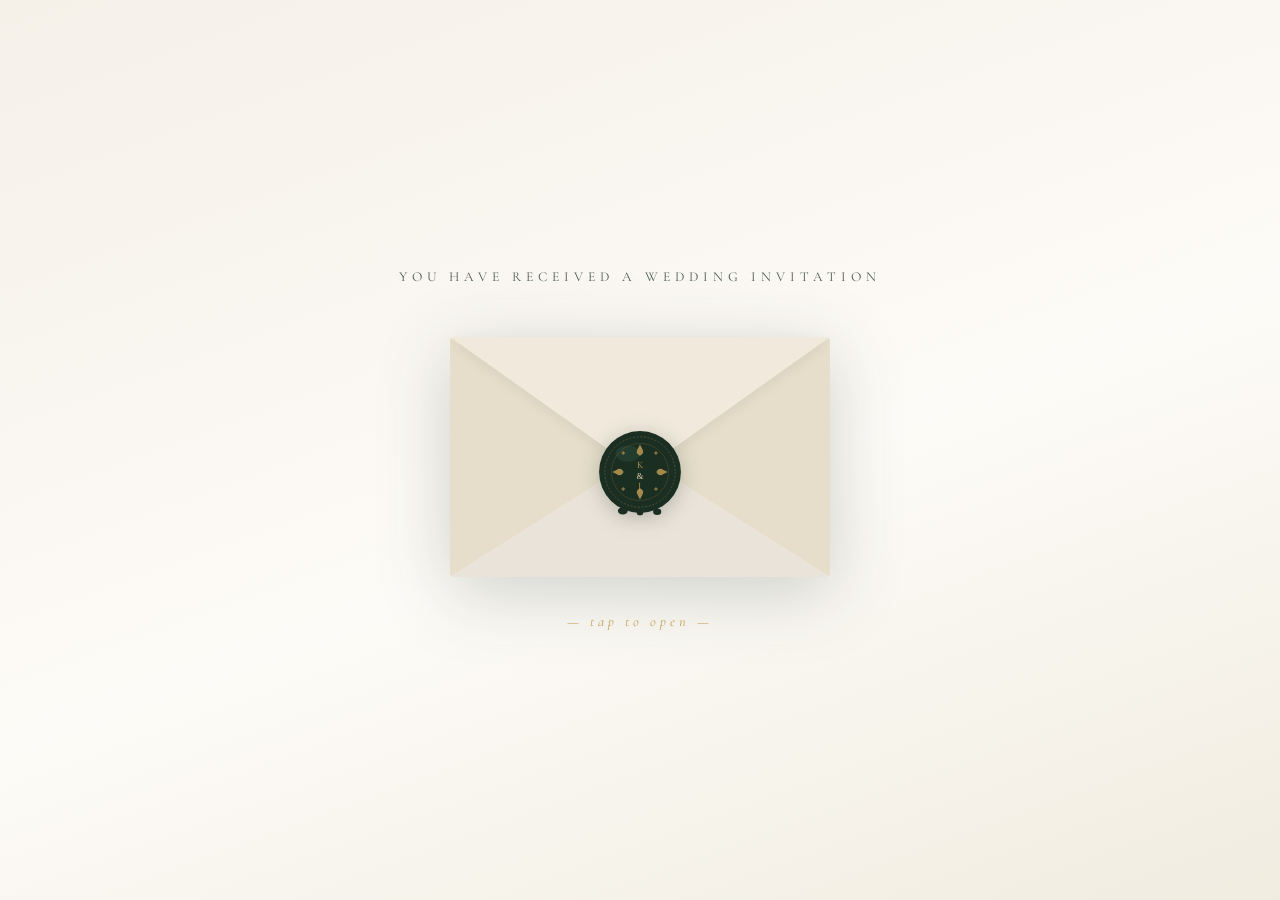
==== commit 9721e128: "feat: prepare RSVP form for Google Sheets integration and fix input names" ====
--- a/index.html
+++ b/index.html
@@ -183,8 +183,8 @@
                         </div>
                     </div>
                     <div class="form-group">
-                        <label for="guests">Number of Adult Guests</label>
-                        <select id="guests" name="guests" class="form-select">
+                        <label for="adult_guests">Number of Adult Guests</label>
+                        <select id="adult_guests" name="adult_guests" class="form-select">
                             <option value="1">Only me</option>
                             <option value="2">2 Guests</option>
                             <option value="3">3 Guests</option>
@@ -192,11 +192,11 @@
                         </select>
                     </div>
                     <div class="form-group">
-                        <label for="guests">Number of Child Guests</label>
-                        <select id="guests" name="guests" class="form-select">
-                            <option value="1">0 Guests</option>
-                            <option value="2">1 Guests</option>
-                            <option value="3">2 Guests</option>
+                        <label for="child_guests">Number of Child Guests</label>
+                        <select id="child_guests" name="child_guests" class="form-select">
+                            <option value="0">0 Guests</option>
+                            <option value="1">1 Guest</option>
+                            <option value="2">2 Guests</option>
                         </select>
                     </div>
                     <div class="form-group">
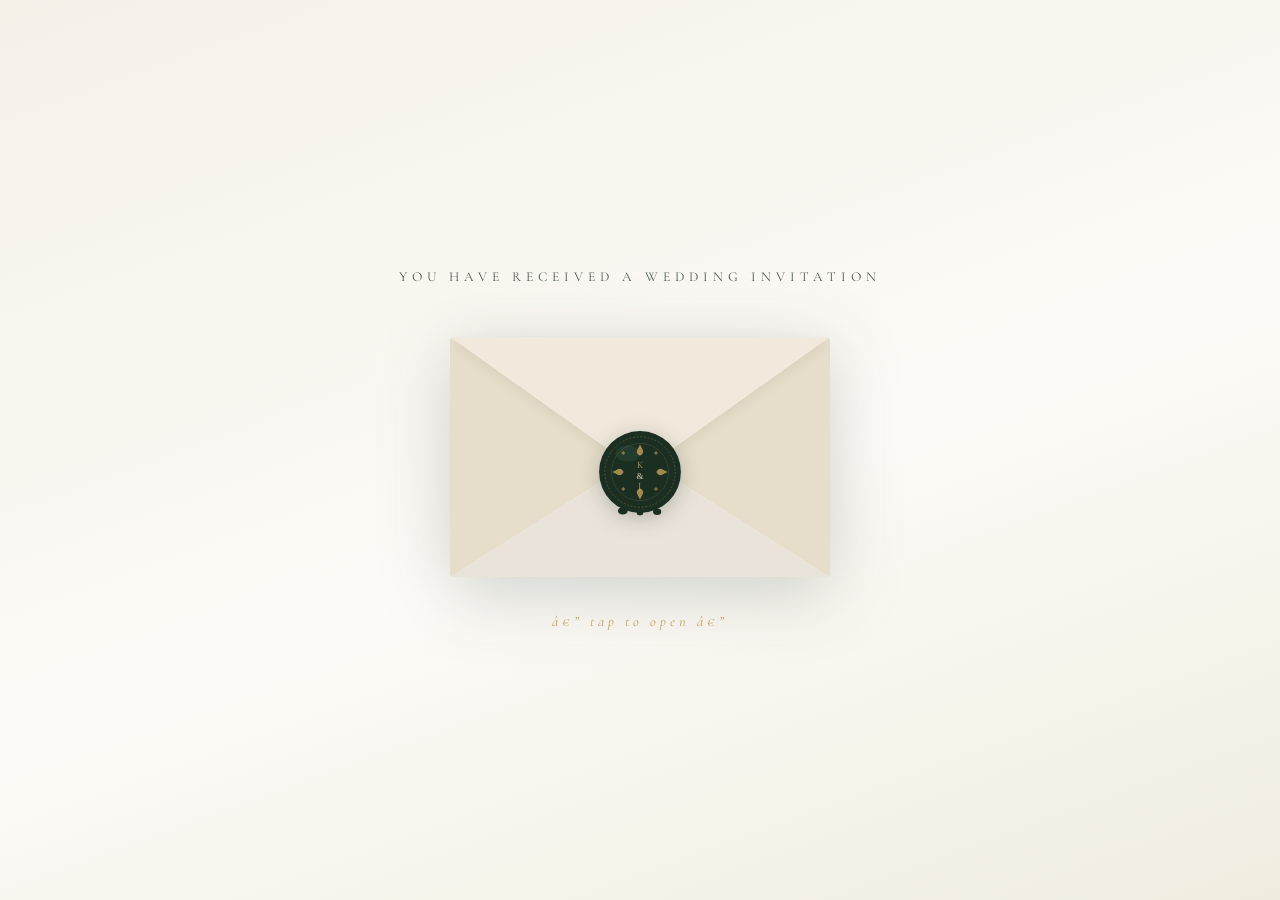
==== commit 3fe2e40e: "feat: centralize design styling into theme.js presets" ====
--- a/index.html
+++ b/index.html
@@ -1,5 +1,6 @@
-<!DOCTYPE html>
+﻿<!DOCTYPE html>
 <html lang="en">
+
 <head>
     <meta charset="UTF-8">
     <meta name="viewport" content="width=device-width, initial-scale=1.0, maximum-scale=1.0">
@@ -8,223 +9,270 @@
     <link rel="stylesheet" href="style.css">
     <link rel="preconnect" href="https://fonts.googleapis.com">
     <link rel="preconnect" href="https://fonts.gstatic.com" crossorigin>
-    <link href="https://fonts.googleapis.com/css2?family=Cormorant+Garamond:ital,wght@0,300;0,400;0,500;0,600;1,400;1,500&family=Great+Vibes&family=Outfit:wght@200;300;400;500&display=swap" rel="stylesheet">
+    <link
+        href="https://fonts.googleapis.com/css2?family=Cormorant+Garamond:ital,wght@0,300;0,400;0,500;0,600;1,400;1,500&family=Great+Vibes&family=Outfit:wght@200;300;400;500&display=swap"
+        rel="stylesheet">
 </head>
+
 <body>
 
-<!-- WAX SEAL SCREEN -->
-<div id="seal-screen">
-    <p class="seal-pre">You have received a wedding invitation</p>
-    <div class="seal-wrap">
-        <div class="envelope-wrapper" id="sealBtn" onclick="openInvitation()" title="Knock knock?">
-            <div class="envelope">
-                <div class="env-back"></div>
-                <div class="env-bottom"></div>
-                <div class="env-left"></div>
-                <div class="env-right"></div>
-                <div class="env-top"></div>
-                <div class="wax-seal">
-                    <svg viewBox="0 0 220 220" xmlns="http://www.w3.org/2000/svg">
-                <circle cx="110" cy="110" r="100" fill="#1B2E22"/>
-                <ellipse cx="68" cy="205" rx="12" ry="9" fill="#1B2E22"/>
-                <ellipse cx="152" cy="207" rx="10" ry="8" fill="#1B2E22"/>
-                <ellipse cx="110" cy="210" rx="8" ry="6" fill="#1B2E22"/>
-                <ellipse cx="30" cy="148" rx="8" ry="12" fill="#1B2E22"/>
-                <ellipse cx="190" cy="148" rx="8" ry="11" fill="#1B2E22"/>
-                <ellipse cx="80" cy="65" rx="30" ry="20" fill="#2D4A38" opacity="0.5"/>
-                <circle cx="110" cy="110" r="86" fill="none" stroke="#C5A059" stroke-width="1" stroke-dasharray="5 4" opacity="0.7"/>
-                <circle cx="110" cy="110" r="70" fill="none" stroke="#C5A059" stroke-width="0.8" opacity="0.5"/>
-                <path d="M110,42 C105,55 95,62 110,70 C125,62 115,55 110,42Z" fill="#C5A059" opacity="0.8"/>
-                <path d="M110,178 C105,165 95,158 110,150 C125,158 115,165 110,178Z" fill="#C5A059" opacity="0.8"/>
-                <path d="M42,110 C55,105 62,95 70,110 C62,125 55,115 42,110Z" fill="#C5A059" opacity="0.8"/>
-                <path d="M178,110 C165,105 158,95 150,110 C158,125 165,115 178,110Z" fill="#C5A059" opacity="0.8"/>
-                <rect x="66" y="60" width="7" height="7" fill="#C5A059" opacity="0.6" transform="rotate(45,69,63)"/>
-                <rect x="146" y="60" width="7" height="7" fill="#C5A059" opacity="0.6" transform="rotate(45,149,63)"/>
-                <rect x="66" y="148" width="7" height="7" fill="#C5A059" opacity="0.6" transform="rotate(45,69,151)"/>
-                <rect x="146" y="148" width="7" height="7" fill="#C5A059" opacity="0.6" transform="rotate(45,149,151)"/>
-                <text id="cfg-seal-init1" x="110" y="100" text-anchor="middle" font-family="Cormorant Garamond,serif" font-size="24" fill="#C5A059" font-weight="400" letter-spacing="2"></text>
-                <text x="110" y="126" text-anchor="middle" font-family="Georgia,serif" font-size="22" fill="#E3D3B0" font-weight="300">&amp;</text>
-                <text id="cfg-seal-init2" x="110" y="152" text-anchor="middle" font-family="Cormorant Garamond,serif" font-size="24" fill="#C5A059" font-weight="400" letter-spacing="2"></text>
-            </svg>
-                </div>
-            </div>
+    <!-- WAX SEAL SCREEN -->
+    <div id="seal-screen">
+        <p class="seal-pre">You have received a wedding invitation</p>
+        <div class="seal-wrap">
+            <div class="envelope-wrapper" id="sealBtn" onclick="openInvitation()" title="Knock knock?">
+                <div class="envelope">
+                    <div class="env-back"></div>
+                    <div class="env-bottom"></div>
+                    <div class="env-left"></div>
+                    <div class="env-right"></div>
+                    <div class="env-top"></div>
+                    <div class="wax-seal">
+                        <svg viewBox="0 0 220 220" xmlns="http://www.w3.org/2000/svg">
+                            <circle cx="110" cy="110" r="100" fill="#1B2E22" />
+                            <ellipse cx="68" cy="205" rx="12" ry="9" fill="#1B2E22" />
+                            <ellipse cx="152" cy="207" rx="10" ry="8" fill="#1B2E22" />
+                            <ellipse cx="110" cy="210" rx="8" ry="6" fill="#1B2E22" />
+                            <ellipse cx="30" cy="148" rx="8" ry="12" fill="#1B2E22" />
+                            <ellipse cx="190" cy="148" rx="8" ry="11" fill="#1B2E22" />
+                            <ellipse cx="80" cy="65" rx="30" ry="20" fill="#2D4A38" opacity="0.5" />
+                            <circle cx="110" cy="110" r="86" fill="none" stroke="#C5A059" stroke-width="1"
+                                stroke-dasharray="5 4" opacity="0.7" />
+                            <circle cx="110" cy="110" r="70" fill="none" stroke="#C5A059" stroke-width="0.8"
+                                opacity="0.5" />
+                            <path d="M110,42 C105,55 95,62 110,70 C125,62 115,55 110,42Z" fill="#C5A059"
+                                opacity="0.8" />
+                            <path d="M110,178 C105,165 95,158 110,150 C125,158 115,165 110,178Z" fill="#C5A059"
+                                opacity="0.8" />
+                            <path d="M42,110 C55,105 62,95 70,110 C62,125 55,115 42,110Z" fill="#C5A059"
+                                opacity="0.8" />
+                            <path d="M178,110 C165,105 158,95 150,110 C158,125 165,115 178,110Z" fill="#C5A059"
+                                opacity="0.8" />
+                            <rect x="66" y="60" width="7" height="7" fill="#C5A059" opacity="0.6"
+                                transform="rotate(45,69,63)" />
+                            <rect x="146" y="60" width="7" height="7" fill="#C5A059" opacity="0.6"
+                                transform="rotate(45,149,63)" />
+                            <rect x="66" y="148" width="7" height="7" fill="#C5A059" opacity="0.6"
+                                transform="rotate(45,69,151)" />
+                            <rect x="146" y="148" width="7" height="7" fill="#C5A059" opacity="0.6"
+                                transform="rotate(45,149,151)" />
+                            <text id="cfg-seal-init1" x="110" y="100" text-anchor="middle"
+                                font-family="Cormorant Garamond,serif" font-size="24" fill="#C5A059" font-weight="400"
+                                letter-spacing="2"></text>
+                            <text x="110" y="126" text-anchor="middle" font-family="Georgia,serif" font-size="22"
+                                fill="#E3D3B0" font-weight="300">&amp;</text>
+                            <text id="cfg-seal-init2" x="110" y="152" text-anchor="middle"
+                                font-family="Cormorant Garamond,serif" font-size="24" fill="#C5A059" font-weight="400"
+                                letter-spacing="2"></text>
+                        </svg>
+                    </div>
+                </div>
+            </div>
+            <p class="seal-hint">â€” tap to open â€”</p>
         </div>
-        <p class="seal-hint">— tap to open —</p>
     </div>
-</div>
-
-<!-- MAIN INVITATION -->
-<div id="invitation" style="display:none; opacity:0">
-
-    <!-- Navbar -->
-    <nav class="navbar">
-        <div class="nav-logo"><span id="cfg-nav-init1"></span> <span class="amp">&</span> <span id="cfg-nav-init2"></span></div>
-        <ul class="nav-links">
-            <li><a href="#home">Home</a></li>
-            <li><a href="#details">Details</a></li>
-            <li><a href="#rsvp" class="btn-primary">RSVP</a></li>
-        </ul>
-    </nav>
-
-    <!-- Hero Section -->
-    <header id="home" class="hero">
-        <div class="hero-bg parallax"></div>
-        <div class="hero-overlay"></div>
-        <div class="hero-content reveal fade-up">
-            <h3 class="hero-subtitle">You are invited to my wedding! </h3>
-            <h1 class="hero-title"><span id="cfg-hero-name1"></span> <br><span class="amp">&</span> <span id="cfg-hero-name2"></span></h1>
-            <p id="cfg-hero-date" class="hero-date"></p>
-        </div>
-        <div class="scroll-indicator">
-            <span>Scroll</span>
-            <div class="line"></div>
-        </div>
-    </header>
-
-    <!-- Countdown Section -->
-    <section class="countdown-section">
-        <div class="container">
-            <p class="countdown-label">Counting the days to our forever</p>
-            <div class="countdown-grid">
-                <div class="c-unit">
-                    <span class="c-num" id="cd-days">—</span>
-                    <span class="c-lbl">Days</span>
-                </div>
-                <div class="c-sep">♦</div>
-                <div class="c-unit">
-                    <span class="c-num" id="cd-hours">—</span>
-                    <span class="c-lbl">Hours</span>
-                </div>
-                <div class="c-sep">♦</div>
-                <div class="c-unit">
-                    <span class="c-num" id="cd-mins">—</span>
-                    <span class="c-lbl">Minutes</span>
-                </div>
-                <div class="c-sep">♦</div>
-                <div class="c-unit">
-                    <span class="c-num" id="cd-secs">—</span>
-                    <span class="c-lbl">Seconds</span>
-                </div>
-            </div>
-        </div>
-    </section>
-
-
-    <!-- Event Details Section -->
-    <section id="details" class="section details-bg">
-        <div class="container">
-            <div class="section-header reveal fade-up">
-                <h2 class="section-title">When & Where</h2>
-                <div class="divider"></div>
-            </div>
-            <div class="details-grid">
-                <div class="detail-card reveal fade-up" style="transition-delay: 0.2s;">
-                    <h3 class="serif">Wedding Party</h3>
-                    <p id="cfg-details-date" class="date"></p>
-                    <p id="cfg-details-time" class="time"></p>
-                    <p id="cfg-details-location" class="location"></p>
-                    <p id="cfg-details-address" class="address"></p>
-                    <a id="cfg-details-mapbtn" class="detail-map-btn" href="#" target="_blank">Get Directions ↗</a>
-                </div>
-            </div>
-            <div class="map-container reveal fade-up" style="transition-delay: 0.3s;">
-                <iframe id="cfg-map-iframe" src="" width="100%" height="450" style="border:0;" allowfullscreen="" loading="lazy" referrerpolicy="no-referrer-when-downgrade"></iframe>
-            </div>
-        </div>
-    </section>
-
-    <!-- FAQ -->
-    <section class="section faq-bg">
-        <div class="container">
-            <div class="section-header reveal fade-up">
-                <h2 class="section-title">Good to Know</h2>
-                <div class="divider"></div>
-            </div>
-            <div class="faq-list">
-                <div class="faq-item reveal fade-up">
-                    <button class="faq-q" onclick="toggleFaq(this)"><span>Is parking available at the venue?</span><span class="faq-arrow">+</span></button>
-                    <div class="faq-a"><div class="faq-a-inner">Yes! Complimentary valet parking is available for all wedding guests at the main entrance. Let the attendant know you are a guest at the Laila & Kareem wedding.</div></div>
-                </div>
-                <div class="faq-item reveal fade-up">
-                    <button class="faq-q" onclick="toggleFaq(this)"><span>Are children welcome?</span><span class="faq-arrow">+</span></button>
-                    <div class="faq-a"><div class="faq-a-inner">We love your little ones! Children are warmly welcome. Please note their attendance in your RSVP so we can arrange appropriate seating and a kids' menu.</div></div>
-                </div>
-                <div class="faq-item reveal fade-up">
-                    <button class="faq-q" onclick="toggleFaq(this)"><span>Is there step-free access to the main entrance, the restroom, and the event area?</span><span class="faq-arrow">+</span></button>
-                    <div class="faq-a"><div class="faq-a-inner">Yes, we are fully step-free. There is a ramped/level entrance at the main front door that leads directly to the venue space.</div></div>
-                </div>
-                <div class="faq-item reveal fade-up">
-                    <button class="faq-q" onclick="toggleFaq(this)"><span>Can I take photos during the ceremony?</span><span class="faq-arrow">+</span></button>
-                    <div class="faq-a"><div class="faq-a-inner">We kindly ask for an unplugged ceremony — please keep phones away during the vows. Our photographers will capture every moment. Feel free to snap away during the reception!</div></div>
-                </div>
-            </div>
-        </div>
-    </section>
-
-    <!-- RSVP Section -->
-    <section id="rsvp" class="section rsvp-bg">
-        <div class="container">
-            <div class="glass-container reveal fade-up">
-                <div class="section-header">
-                    <h2 class="section-title">RSVP</h2>
-                    <p id="cfg-rsvp-deadline" class="subtitle" style="margin-top:0.5rem; color: var(--forest-green-light);"></p>
+
+    <!-- MAIN INVITATION -->
+    <div id="invitation" style="display:none; opacity:0">
+
+        <!-- Navbar -->
+        <nav class="navbar">
+            <div class="nav-logo"><span id="cfg-nav-init1"></span> <span class="amp">&</span> <span
+                    id="cfg-nav-init2"></span></div>
+            <ul class="nav-links">
+                <li><a href="#home">Home</a></li>
+                <li><a href="#details">Details</a></li>
+                <li><a href="#rsvp" class="btn-primary">RSVP</a></li>
+            </ul>
+        </nav>
+
+        <!-- Hero Section -->
+        <header id="home" class="hero">
+            <div class="hero-bg parallax"></div>
+            <div class="hero-overlay"></div>
+            <div class="hero-content reveal fade-up">
+                <h3 class="hero-subtitle">You are invited to my wedding! </h3>
+                <h1 class="hero-title"><span id="cfg-hero-name1"></span> <br><span class="amp">&</span> <span
+                        id="cfg-hero-name2"></span></h1>
+                <p id="cfg-hero-date" class="hero-date"></p>
+            </div>
+            <div class="scroll-indicator">
+                <span>Scroll</span>
+                <div class="line"></div>
+            </div>
+        </header>
+
+        <!-- Countdown Section -->
+        <section class="countdown-section">
+            <div class="container">
+                <p class="countdown-label">Counting the days to our forever</p>
+                <div class="countdown-grid">
+                    <div class="c-unit">
+                        <span class="c-num" id="cd-days">â€”</span>
+                        <span class="c-lbl">Days</span>
+                    </div>
+                    <div class="c-sep">â™¦</div>
+                    <div class="c-unit">
+                        <span class="c-num" id="cd-hours">â€”</span>
+                        <span class="c-lbl">Hours</span>
+                    </div>
+                    <div class="c-sep">â™¦</div>
+                    <div class="c-unit">
+                        <span class="c-num" id="cd-mins">â€”</span>
+                        <span class="c-lbl">Minutes</span>
+                    </div>
+                    <div class="c-sep">â™¦</div>
+                    <div class="c-unit">
+                        <span class="c-num" id="cd-secs">â€”</span>
+                        <span class="c-lbl">Seconds</span>
+                    </div>
+                </div>
+            </div>
+        </section>
+
+
+        <!-- Event Details Section -->
+        <section id="details" class="section details-bg">
+            <div class="container">
+                <div class="section-header reveal fade-up">
+                    <h2 class="section-title">When & Where</h2>
                     <div class="divider"></div>
                 </div>
-                <form class="rsvp-form" id="rsvpForm" action="#" method="POST">
-                    <div class="form-group">
-                        <label for="name">Guest Name(s)</label>
-                        <input type="text" id="name" name="name" placeholder="Mr. or Mrs. ..." required>
-                    </div>
-                    <div class="form-group">
-                        <label>Will you attend?</label>
-                        <div class="radio-group">
-                            <label class="radio-label"><input type="radio" name="attending" value="yes" required> Joyfully Accept</label>
-                            <label class="radio-label"><input type="radio" name="attending" value="no"> Regretfully Decline</label>
-                        </div>
-                    </div>
-                    <div class="form-group">
-                        <label for="adult_guests">Number of Adult Guests</label>
-                        <select id="adult_guests" name="adult_guests" class="form-select">
-                            <option value="1">Only me</option>
-                            <option value="2">2 Guests</option>
-                            <option value="3">3 Guests</option>
-                            <option value="4">4 Guests</option>
-                        </select>
-                    </div>
-                    <div class="form-group">
-                        <label for="child_guests">Number of Child Guests</label>
-                        <select id="child_guests" name="child_guests" class="form-select">
-                            <option value="0">0 Guests</option>
-                            <option value="1">1 Guest</option>
-                            <option value="2">2 Guests</option>
-                        </select>
-                    </div>
-                    <div class="form-group">
-                        <label for="message">Leave a lovely note or wish 💕</label>
-                        <input type="text" id="message" name="message" placeholder="...">
-                    </div>
-                    <button type="submit" class="btn-submit">Confirm RSVP</button>
-                </form>
-                <div class="rsvp-success" id="rsvpSuccess" style="display:none">
-                    <p>Thank you — your RSVP has been received!</p>
-                    <span>We cannot wait to celebrate with you! </span>
-                </div>
-            </div>
-        </div>
-    </section>
-
-    <!-- Footer -->
-    <footer class="footer section story-bg" style="padding: 4rem 0 2rem 0; text-align: center;">
-        <div class="container">
-            <h2 class="nav-logo" style="margin-bottom: 1rem;"><span id="cfg-footer-init1"></span><span class="amp">&</span><span id="cfg-footer-init2"></span></h2>
-            <div class="footer-divider"></div>
-            <p id="cfg-footer-date" style="color: var(--text-light); font-size: 0.9rem; margin-top:1rem;"></p>
-        </div>
-    </footer>
-
-</div><!-- /invitation -->
-
-<script src="config.js"></script>
-<script src="script.js"></script>
+                <div class="details-grid">
+                    <div class="detail-card reveal fade-up" style="transition-delay: 0.2s;">
+                        <h3 class="serif">Wedding Party</h3>
+                        <p id="cfg-details-date" class="date"></p>
+                        <p id="cfg-details-time" class="time"></p>
+                        <p id="cfg-details-location" class="location"></p>
+                        <p id="cfg-details-address" class="address"></p>
+                        <a id="cfg-details-mapbtn" class="detail-map-btn" href="#" target="_blank">Get Directions â†—</a>
+                    </div>
+                </div>
+                <div class="map-container reveal fade-up" style="transition-delay: 0.3s;">
+                    <iframe id="cfg-map-iframe" src="" width="100%" height="450" style="border:0;" allowfullscreen=""
+                        loading="lazy" referrerpolicy="no-referrer-when-downgrade"></iframe>
+                </div>
+            </div>
+        </section>
+
+        <!-- FAQ -->
+        <section class="section faq-bg">
+            <div class="container">
+                <div class="section-header reveal fade-up">
+                    <h2 class="section-title">Good to Know</h2>
+                    <div class="divider"></div>
+                </div>
+                <div class="faq-list">
+                    <div class="faq-item reveal fade-up">
+                        <button class="faq-q" onclick="toggleFaq(this)"><span>Is parking available at the
+                                venue?</span><span class="faq-arrow">+</span></button>
+                        <div class="faq-a">
+                            <div class="faq-a-inner">Yes! Complimentary valet parking is available for all wedding
+                                guests at the main entrance. Let the attendant know you are a guest at the Laila &
+                                Kareem wedding.</div>
+                        </div>
+                    </div>
+                    <div class="faq-item reveal fade-up">
+                        <button class="faq-q" onclick="toggleFaq(this)"><span>Are children welcome?</span><span
+                                class="faq-arrow">+</span></button>
+                        <div class="faq-a">
+                            <div class="faq-a-inner">We love your little ones! Children are warmly welcome. Please note
+                                their attendance in your RSVP so we can arrange appropriate seating and a kids' menu.
+                            </div>
+                        </div>
+                    </div>
+                    <div class="faq-item reveal fade-up">
+                        <button class="faq-q" onclick="toggleFaq(this)"><span>Is there step-free access to the main
+                                entrance, the restroom, and the event area?</span><span
+                                class="faq-arrow">+</span></button>
+                        <div class="faq-a">
+                            <div class="faq-a-inner">Yes, we are fully step-free. There is a ramped/level entrance at
+                                the main front door that leads directly to the venue space.</div>
+                        </div>
+                    </div>
+                    <div class="faq-item reveal fade-up">
+                        <button class="faq-q" onclick="toggleFaq(this)"><span>Can I take photos during the
+                                ceremony?</span><span class="faq-arrow">+</span></button>
+                        <div class="faq-a">
+                            <div class="faq-a-inner">We kindly ask for an unplugged ceremony â€” please keep phones away
+                                during the vows. Our photographers will capture every moment. Feel free to snap away
+                                during the reception!</div>
+                        </div>
+                    </div>
+                </div>
+            </div>
+        </section>
+
+        <!-- RSVP Section -->
+        <section id="rsvp" class="section rsvp-bg">
+            <div class="container">
+                <div class="glass-container reveal fade-up">
+                    <div class="section-header">
+                        <h2 class="section-title">RSVP</h2>
+                        <p id="cfg-rsvp-deadline" class="subtitle"
+                            style="margin-top:0.5rem; color: var(--forest-green-light);"></p>
+                        <div class="divider"></div>
+                    </div>
+                    <form class="rsvp-form" id="rsvpForm" action="#" method="POST">
+                        <div class="form-group">
+                            <label for="name">Guest Name(s)</label>
+                            <input type="text" id="name" name="name" placeholder="Mr. or Mrs. ..." required>
+                        </div>
+                        <div class="form-group">
+                            <label>Will you attend?</label>
+                            <div class="radio-group">
+                                <label class="radio-label"><input type="radio" name="attending" value="yes" required>
+                                    Joyfully Accept</label>
+                                <label class="radio-label"><input type="radio" name="attending" value="no"> Regretfully
+                                    Decline</label>
+                            </div>
+                        </div>
+                        <div class="form-group">
+                            <label for="adult_guests">Number of additional guests</label>
+                            <select id="adult_guests" name="adult_guests" class="form-select">
+                                <option value="1">0</option>
+                                <option value="2">1 guest</option>
+                                <option value="3">2 guests</option>
+                                <option value="4">3 guests</option>
+                            </select>
+                        </div>
+                        <div class="form-group">
+                            <label for="child_guests">Number of child guests</label>
+                            <select id="child_guests" name="child_guests" class="form-select">
+                                <option value="0">0 guests</option>
+                                <option value="1">1 guest</option>
+                                <option value="2">2 guests</option>
+                            </select>
+                        </div>
+                        <div class="form-group">
+                            <label for="message">Leave a lovely note or wish ðŸ’•</label>
+                            <input type="text" id="message" name="message" placeholder="...">
+                        </div>
+                        <button type="submit" class="btn-submit">Confirm RSVP</button>
+                    </form>
+                    <div class="rsvp-success" id="rsvpSuccess" style="display:none">
+                        <p>Thank you â€” your RSVP has been received!</p>
+                        <span>We cannot wait to celebrate with you! </span>
+                    </div>
+                </div>
+            </div>
+        </section>
+
+        <!-- Footer -->
+        <footer class="footer section story-bg" style="padding: 4rem 0 2rem 0; text-align: center;">
+            <div class="container">
+                <h2 class="nav-logo" style="margin-bottom: 1rem;"><span id="cfg-footer-init1"></span><span
+                        class="amp">&</span><span id="cfg-footer-init2"></span></h2>
+                <div class="footer-divider"></div>
+                <p id="cfg-footer-date" style="color: var(--text-light); font-size: 0.9rem; margin-top:1rem;"></p>
+            </div>
+        </footer>
+
+    </div><!-- /invitation -->
+
+    <script src="theme.js"></script>
+    <script src="config.js"></script>
+    <script src="script.js"></script>
 </body>
+
 </html>
--- a/style.css
+++ b/style.css
@@ -1,11 +1,14 @@
-:root {
+﻿:root {
     --cream: #FDFBF7;
     --cream-dark: #F0EAD6; /* richer vintage parchment */
     --forest-green: #1B2E22; /* very dark, muted green */
     --forest-green-light: #2D4A38;
     --champagne-gold: #C5A059;
     --champagne-light: #E3D3B0;
-    --text-light: #4A5B52;
+    --text-light: #4A5B52;
+    --font-body: 'Lora', serif;
+    --font-heading: 'Cormorant Garamond', serif;
+    --font-accent: 'Great Vibes', cursive;
 }
 
 * {
@@ -19,7 +22,7 @@
 }
 
 body {
-    font-family: 'Lora', serif;
+    font-family: var(--font-body);
     background-color: var(--cream);
     background-image: url("data:image/svg+xml,%3Csvg viewBox='0 0 200 200' xmlns='http://www.w3.org/2000/svg'%3E%3Cfilter id='noiseFilter'%3E%3CfeTurbulence type='fractalNoise' baseFrequency='0.8' numOctaves='3' stitchTiles='stitch'/%3E%3C/filter%3E%3Crect width='100%25' height='100%25' filter='url(%23noiseFilter)' opacity='0.04'/%3E%3C/svg%3E");
     color: var(--forest-green);
@@ -28,7 +31,7 @@
 }
 
 h1, h2, h3, .serif {
-    font-family: 'Cormorant Garamond', serif;
+    font-family: var(--font-heading);
     font-weight: 500;
 }
 
@@ -69,7 +72,7 @@
 }
 
 .divider::before, .divider::after {
-    content: '♦';
+    content: 'â™¦';
     position: absolute;
     color: var(--champagne-gold);
     font-size: 12px;
@@ -99,7 +102,7 @@
 }
 
 .nav-logo {
-    font-family: 'Cormorant Garamond', serif;
+    font-family: var(--font-heading);
     font-size: 2rem;
     font-weight: 600;
     color: var(--forest-green);
@@ -110,7 +113,7 @@
 
 .nav-logo .amp {
     color: var(--champagne-gold);
-    font-family: 'Great Vibes', cursive;
+    font-family: var(--font-accent);
     font-size: 2.2rem;
     text-transform: none;
     display: inline-block;
@@ -144,7 +147,7 @@
     border: 1px solid var(--forest-green);
     transition: all 0.4s ease;
     position: relative;
-    font-family: 'Cormorant Garamond', serif;
+    font-family: var(--font-heading);
     text-transform: uppercase;
     letter-spacing: 3px;
     font-size: 1rem;
@@ -213,7 +216,7 @@
 }
 
 .hero-subtitle {
-    font-family: 'Cormorant Garamond', serif;
+    font-family: var(--font-heading);
     text-transform: uppercase;
     letter-spacing: 6px;
     font-size: 1rem;
@@ -230,7 +233,7 @@
 }
 
 .hero-title .amp {
-    font-family: 'Great Vibes', cursive;
+    font-family: var(--font-accent);
     font-size: 5rem;
     color: var(--champagne-gold);
     font-weight: 300;
@@ -264,7 +267,7 @@
     letter-spacing: 3px;
     font-size: 0.75rem;
     color: var(--forest-green);
-    font-family: 'Cormorant Garamond', serif;
+    font-family: var(--font-heading);
 }
 
 .scroll-indicator .line {
@@ -329,7 +332,7 @@
     border: 1px solid var(--champagne-gold);
 }
 .timeline-dot::after {
-    content: '♦';
+    content: 'â™¦';
     position: absolute;
     top: 50%; left: 50%;
     transform: translate(-50%, -50%);
@@ -520,7 +523,7 @@
     letter-spacing: 2px;
     font-size: 0.9rem;
     text-transform: uppercase;
-    font-family: 'Cormorant Garamond', serif;
+    font-family: var(--font-heading);
 }
 
 .form-group input[type="text"] {
@@ -528,7 +531,7 @@
     padding: 14px 18px;
     border: 1px solid rgba(197, 160, 89, 0.6);
     background: var(--cream);
-    font-family: 'Lora', serif;
+    font-family: var(--font-body);
     font-size: 1.05rem;
     color: var(--forest-green);
     transition: all 0.3s ease;
@@ -552,7 +555,7 @@
     gap: 0.5rem;
     font-weight: 400 !important;
     cursor: pointer;
-    font-family: 'Lora', serif;
+    font-family: var(--font-body);
     font-size: 1.1rem;
     text-transform: none !important;
     letter-spacing: 0 !important;
@@ -613,12 +616,12 @@
     .radio-group { flex-direction: column; gap: 1rem; }
 }
 
-/* ═══════════════════════════════════════════════
-   NEW ADDITIONS — WAX SEAL, COUNTDOWN, MUSIC,
+/* â•â•â•â•â•â•â•â•â•â•â•â•â•â•â•â•â•â•â•â•â•â•â•â•â•â•â•â•â•â•â•â•â•â•â•â•â•â•â•â•â•â•â•â•â•â•â•
+   NEW ADDITIONS â€” WAX SEAL, COUNTDOWN, MUSIC,
    PROGRAM, FAQ, DETAILS EXTRAS
-   ═══════════════════════════════════════════════ */
-
-/* ── WAX SEAL SCREEN ─────────────────────────── */
+   â•â•â•â•â•â•â•â•â•â•â•â•â•â•â•â•â•â•â•â•â•â•â•â•â•â•â•â•â•â•â•â•â•â•â•â•â•â•â•â•â•â•â•â•â•â•â• */
+
+/* â”€â”€ WAX SEAL SCREEN â”€â”€â”€â”€â”€â”€â”€â”€â”€â”€â”€â”€â”€â”€â”€â”€â”€â”€â”€â”€â”€â”€â”€â”€â”€â”€â”€ */
 #seal-screen {
     position: fixed;
     inset: 0;
@@ -633,7 +636,7 @@
 }
 
 .seal-pre {
-    font-family: 'Cormorant Garamond', serif;
+    font-family: var(--font-heading);
     font-size: 0.85rem;
     letter-spacing: 5px;
     text-transform: uppercase;
@@ -740,7 +743,7 @@
 }
 
 .seal-hint {
-    font-family: 'Cormorant Garamond', serif;
+    font-family: var(--font-heading);
     font-size: 0.9rem;
     letter-spacing: 4px;
     color: var(--champagne-gold);
@@ -748,12 +751,12 @@
     animation: fadeUpIn 1.2s 0.5s ease both, blink 2.5s 1.8s ease-in-out infinite;
 }
 
-/* ── INVITATION WRAPPER ──────────────────────── */
+/* â”€â”€ INVITATION WRAPPER â”€â”€â”€â”€â”€â”€â”€â”€â”€â”€â”€â”€â”€â”€â”€â”€â”€â”€â”€â”€â”€â”€â”€â”€ */
 #invitation {
     transition: opacity 0.7s ease;
 }
 
-/* ── COUNTDOWN ───────────────────────────────── */
+/* â”€â”€ COUNTDOWN â”€â”€â”€â”€â”€â”€â”€â”€â”€â”€â”€â”€â”€â”€â”€â”€â”€â”€â”€â”€â”€â”€â”€â”€â”€â”€â”€â”€â”€â”€â”€â”€â”€ */
 .countdown-section {
     background-color: var(--cream-dark);
     border-top: 1px solid var(--champagne-light);
@@ -763,7 +766,7 @@
 }
 
 .countdown-label {
-    font-family: 'Cormorant Garamond', serif;
+    font-family: var(--font-heading);
     font-style: italic;
     font-size: 1.1rem;
     color: var(--text-light);
@@ -787,7 +790,7 @@
 }
 
 .c-num {
-    font-family: 'Cormorant Garamond', serif;
+    font-family: var(--font-heading);
     font-size: 3.5rem;
     font-weight: 300;
     color: var(--forest-green);
@@ -811,11 +814,11 @@
     margin-bottom: 1.5rem;
 }
 
-/* ── DETAIL CARD MAP BUTTON ──────────────────── */
+/* â”€â”€ DETAIL CARD MAP BUTTON â”€â”€â”€â”€â”€â”€â”€â”€â”€â”€â”€â”€â”€â”€â”€â”€â”€â”€â”€â”€ */
 .detail-map-btn {
     display: inline-block;
     margin-top: 1.2rem;
-    font-family: 'Cormorant Garamond', serif;
+    font-family: var(--font-heading);
     font-size: 0.85rem;
     letter-spacing: 2px;
     text-transform: uppercase;
@@ -829,7 +832,7 @@
     border-color: var(--forest-green);
 }
 
-/* ── ADD TO CALENDAR BUTTON ──────────────────── */
+/* â”€â”€ ADD TO CALENDAR BUTTON â”€â”€â”€â”€â”€â”€â”€â”€â”€â”€â”€â”€â”€â”€â”€â”€â”€â”€â”€â”€ */
 .cal-btn {
     display: inline-block;
     margin-top: 2rem;
@@ -837,7 +840,7 @@
     border: 1px solid var(--champagne-gold);
     color: var(--forest-green);
     text-decoration: none;
-    font-family: 'Cormorant Garamond', serif;
+    font-family: var(--font-heading);
     font-size: 1rem;
     letter-spacing: 3px;
     text-transform: uppercase;
@@ -858,7 +861,7 @@
     border-color: var(--forest-green);
 }
 
-/* ── PROGRAM ─────────────────────────────────── */
+/* â”€â”€ PROGRAM â”€â”€â”€â”€â”€â”€â”€â”€â”€â”€â”€â”€â”€â”€â”€â”€â”€â”€â”€â”€â”€â”€â”€â”€â”€â”€â”€â”€â”€â”€â”€â”€â”€â”€â”€ */
 .program-bg {
     background-color: var(--cream-dark);
     border-top: 1px solid var(--champagne-light);
@@ -880,7 +883,7 @@
 .prog-item:last-child { border-bottom: none; }
 
 .prog-time {
-    font-family: 'Cormorant Garamond', serif;
+    font-family: var(--font-heading);
     font-size: 0.85rem;
     color: var(--champagne-gold);
     letter-spacing: 2px;
@@ -899,7 +902,7 @@
 }
 
 .prog-info strong {
-    font-family: 'Cormorant Garamond', serif;
+    font-family: var(--font-heading);
     font-size: 1.25rem;
     font-weight: 500;
     color: var(--forest-green);
@@ -913,7 +916,7 @@
     line-height: 1.5;
 }
 
-/* ── FAQ ─────────────────────────────────────── */
+/* â”€â”€ FAQ â”€â”€â”€â”€â”€â”€â”€â”€â”€â”€â”€â”€â”€â”€â”€â”€â”€â”€â”€â”€â”€â”€â”€â”€â”€â”€â”€â”€â”€â”€â”€â”€â”€â”€â”€â”€â”€â”€â”€ */
 .faq-bg {
     background-color: var(--cream);
 }
@@ -937,7 +940,7 @@
     padding: 1.4rem 0;
     cursor: pointer;
     text-align: left;
-    font-family: 'Cormorant Garamond', serif;
+    font-family: var(--font-heading);
     font-size: 1.15rem;
     font-style: italic;
     color: var(--forest-green);
@@ -969,13 +972,13 @@
     padding-bottom: 1.4rem;
 }
 
-/* ── RSVP EXTRAS ─────────────────────────────── */
+/* â”€â”€ RSVP EXTRAS â”€â”€â”€â”€â”€â”€â”€â”€â”€â”€â”€â”€â”€â”€â”€â”€â”€â”€â”€â”€â”€â”€â”€â”€â”€â”€â”€â”€â”€â”€â”€ */
 .form-select {
     width: 100%;
     padding: 14px 18px;
     border: 1px solid rgba(197, 160, 89, 0.6);
     background: var(--cream);
-    font-family: 'Outfit', sans-serif;
+    font-family: var(--font-body);
     font-size: 1rem;
     color: var(--forest-green);
     border-radius: 0;
@@ -993,7 +996,7 @@
     padding: 3rem 1rem;
 }
 .rsvp-success p {
-    font-family: 'Cormorant Garamond', serif;
+    font-family: var(--font-heading);
     font-size: 1.6rem;
     font-style: italic;
     color: var(--forest-green);
@@ -1004,7 +1007,7 @@
     color: var(--text-light);
 }
 
-/* ── FOOTER EXTRAS ───────────────────────────── */
+/* â”€â”€ FOOTER EXTRAS â”€â”€â”€â”€â”€â”€â”€â”€â”€â”€â”€â”€â”€â”€â”€â”€â”€â”€â”€â”€â”€â”€â”€â”€â”€â”€â”€â”€â”€ */
 .footer-divider {
     width: 60px;
     height: 1px;
@@ -1013,7 +1016,7 @@
     position: relative;
 }
 .footer-divider::before, .footer-divider::after {
-    content: '♦';
+    content: 'â™¦';
     position: absolute;
     color: var(--champagne-gold);
     font-size: 10px;
@@ -1024,7 +1027,7 @@
 
 .footer-verse {
     margin-top: 2rem;
-    font-family: 'Cormorant Garamond', serif;
+    font-family: var(--font-heading);
     font-style: italic;
     font-size: 0.95rem;
     color: var(--text-light);
@@ -1032,7 +1035,7 @@
     opacity: 0.75;
 }
 
-/* ── MUSIC FAB ───────────────────────────────── */
+/* â”€â”€ MUSIC FAB â”€â”€â”€â”€â”€â”€â”€â”€â”€â”€â”€â”€â”€â”€â”€â”€â”€â”€â”€â”€â”€â”€â”€â”€â”€â”€â”€â”€â”€â”€â”€â”€â”€ */
 .music-fab {
     position: fixed;
     bottom: 1.8rem;
@@ -1071,7 +1074,7 @@
 .music-bars span:nth-child(4) { height: 18px; animation-delay: 0.08s; }
 .music-bars.paused span { animation-play-state: paused; }
 
-/* ── KEYFRAMES ───────────────────────────────── */
+/* â”€â”€ KEYFRAMES â”€â”€â”€â”€â”€â”€â”€â”€â”€â”€â”€â”€â”€â”€â”€â”€â”€â”€â”€â”€â”€â”€â”€â”€â”€â”€â”€â”€â”€â”€â”€â”€â”€ */
 @keyframes fadeUpIn {
     from { opacity: 0; transform: translateY(22px); }
     to   { opacity: 1; transform: translateY(0); }
@@ -1089,7 +1092,7 @@
     to   { transform: scaleY(1); }
 }
 
-/* ── RESPONSIVE ──────────────────────────────── */
+/* â”€â”€ RESPONSIVE â”€â”€â”€â”€â”€â”€â”€â”€â”€â”€â”€â”€â”€â”€â”€â”€â”€â”€â”€â”€â”€â”€â”€â”€â”€â”€â”€â”€â”€â”€â”€â”€ */
 @media (max-width: 600px) {
     .wax-seal { width: 170px; height: 170px; }
     .c-num { font-size: 2.5rem; }
@@ -1098,7 +1101,7 @@
     .prog-time { min-width: 58px; font-size: 0.78rem; }
 }
 
-/* ── CONFETTI ─────────────────────────────────── */
+/* â”€â”€ CONFETTI â”€â”€â”€â”€â”€â”€â”€â”€â”€â”€â”€â”€â”€â”€â”€â”€â”€â”€â”€â”€â”€â”€â”€â”€â”€â”€â”€â”€â”€â”€â”€â”€â”€â”€â”€ */
 .confetti-piece {
     position: fixed;
     top: -12px;
@@ -1112,7 +1115,7 @@
     100% { transform: translateY(105vh) rotate(720deg); opacity: 0; }
 }
 
-/* ── FLOATING HEARTS ─────────────────────────── */
+/* â”€â”€ FLOATING HEARTS â”€â”€â”€â”€â”€â”€â”€â”€â”€â”€â”€â”€â”€â”€â”€â”€â”€â”€â”€â”€â”€â”€â”€â”€â”€â”€â”€ */
 .floating-heart {
     position: fixed;
     bottom: -30px;
@@ -1127,7 +1130,7 @@
     100% { transform: translateY(-105vh) scale(0.8); opacity: 0; }
 }
 
-/* ── COUNTDOWN PULSE ─────────────────────────── */
+/* â”€â”€ COUNTDOWN PULSE â”€â”€â”€â”€â”€â”€â”€â”€â”€â”€â”€â”€â”€â”€â”€â”€â”€â”€â”€â”€â”€â”€â”€â”€â”€â”€â”€ */
 @keyframes cdPulse {
     0%   { transform: scale(1); }
     40%  { transform: scale(1.18); }
@@ -1137,7 +1140,7 @@
     animation: cdPulse 0.35s ease-out;
 }
 
-/* ── SLIDESHOW GALLERY ───────────────────────── */
+/* â”€â”€ SLIDESHOW GALLERY â”€â”€â”€â”€â”€â”€â”€â”€â”€â”€â”€â”€â”€â”€â”€â”€â”€â”€â”€â”€â”€â”€â”€â”€â”€ */
 .slideshow {
     max-width: 780px;
     margin: 0 auto;
@@ -1146,7 +1149,7 @@
 .slideshow-track {
     position: relative;
     width: 100%;
-    height: 70vh; /* يخليها كبيرة وحلوة */
+    height: 70vh; /* ÙŠØ®Ù„ÙŠÙ‡Ø§ ÙƒØ¨ÙŠØ±Ø© ÙˆØ­Ù„ÙˆØ© */
     max-height: 520px;
     overflow: hidden;
     border: 1px solid var(--champagne-gold);
@@ -1187,14 +1190,14 @@
 }
 
 .slide-title {
-    font-family: 'Great Vibes', cursive;
+    font-family: var(--font-accent);
     font-size: 2rem;
     color: #fdf6e3;
     line-height: 1.1;
 }
 
 .slide-sub {
-    font-family: 'Cormorant Garamond', serif;
+    font-family: var(--font-heading);
     font-size: 0.8rem;
     letter-spacing: 3px;
     text-transform: uppercase;
@@ -1223,7 +1226,7 @@
     align-items: center;
     justify-content: center;
     transition: all 0.3s ease;
-    font-family: 'Cormorant Garamond', serif;
+    font-family: var(--font-heading);
 }
 
 .slide-btn:hover {
@@ -1253,7 +1256,7 @@
     border-radius: 4px;
 }
 
-/* ── COUNTDOWN MOBILE FIX ────────────────────── */
+/* â”€â”€ COUNTDOWN MOBILE FIX â”€â”€â”€â”€â”€â”€â”€â”€â”€â”€â”€â”€â”€â”€â”€â”€â”€â”€â”€â”€â”€â”€ */
 @media (max-width: 768px) {
     .countdown-grid {
         flex-wrap: nowrap !important;
@@ -1288,7 +1291,7 @@
 .slide img {
     width: 100%;
     height: 100%;
-    object-fit: cover; /* دي أهم حاجة */
+    object-fit: cover; /* Ø¯ÙŠ Ø£Ù‡Ù… Ø­Ø§Ø¬Ø© */
     display: block;
 }
 @media (max-width: 768px) {
@@ -1306,3 +1309,4 @@
 .slide {
     transition: opacity 0.6s ease-in-out;
 }
+
